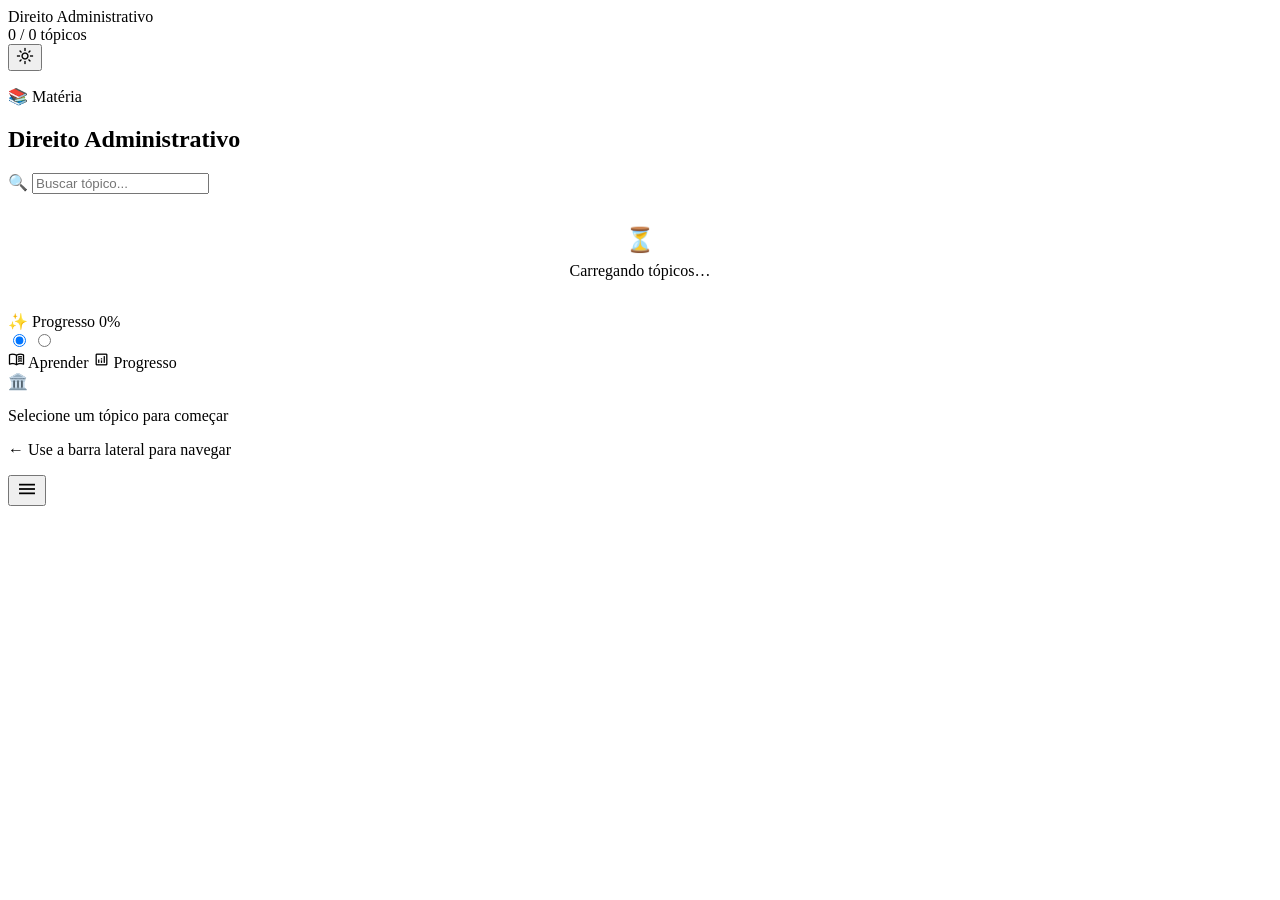
==== DIREITO_ADMINISTRATIVO/index.html @ 8137b838 "Create index.html" ====
<!DOCTYPE html>
<html lang="pt-BR" data-theme="dark">
<head>
  <meta charset="UTF-8" />
  <meta name="viewport" content="width=device-width, initial-scale=1.0, maximum-scale=5.0" />
  <meta name="theme-color" content="#07090f" />
  <title>MV Estudos — Direito Administrativo</title>

  <!-- Ícones -->
  <link href="https://fonts.googleapis.com/css2?family=Material+Symbols+Outlined:opsz,wght,FILL,GRAD@20..48,100..700,0..1,-50..200&display=block" rel="stylesheet" />

  <!-- CSS Responsivo por dispositivo -->
  <link rel="stylesheet" href="./shared/css/desktop.css" media="screen and (min-width: 1025px)" />
  <link rel="stylesheet" href="./shared/css/tablet.css" media="screen and (min-width: 768px) and (max-width: 1024px)" />
  <link rel="stylesheet" href="./shared/css/mobile.css" media="screen and (max-width: 767px)" />

  <style>
    /* Cor de destaque personalizada por matéria */
    :root { --acc: #22c878; --acc-lt: #4ee896; --acc-glow: rgba(34,200,120,0.16); --acc-border: rgba(34,200,120,0.32); }
  </style>
</head>
<body>

    <div class="topbar-center">
      <span class="topbar-subject-name">Direito Administrativo</span>
    </div>

    <div class="topbar-right">
      <div class="progress-chip" id="top-prog">
        <span class="chip-dot"></span>
        <span class="chip-text">0 / 0 tópicos</span>
      </div>
      <button class="btn-icon" id="btn-theme" title="Alternar tema (T)" aria-label="Alternar tema">
        <span class="material-symbols-outlined" style="font-size:18px">light_mode</span>
      </button>
    </div>
  </header>

  <!-- ══ WORKSPACE ══════════════════════════════════════ -->
  <div class="workspace">

    <!-- SIDEBAR -->
    <aside class="sidebar" id="sidebar" aria-label="Lista de tópicos">

      <div class="sidebar-head">
        <p class="sidebar-head-label">📚 Matéria</p>
        <h2 class="sidebar-head-title">Direito Administrativo</h2>
      </div>

      <div class="sidebar-search-wrap">
        <div class="search-box">
          <span class="search-icon">🔍</span>
          <input
            id="search-input"
            type="search"
            placeholder="Buscar tópico..."
            autocomplete="off"
            aria-label="Buscar tópico"
          />
        </div>
      </div>

      <!-- Topics container -->
      <div class="sidebar-topics" id="sidebar-list" role="list" aria-label="Tópicos">
        <div class="no-results" style="padding:2rem 1rem;text-align:center;color:var(--txt3)">
          <span style="font-size:1.5rem;display:block;margin-bottom:.5rem">⏳</span>
          Carregando tópicos…
        </div>
      </div>

      <div class="sidebar-footer">
        <div class="prog-row">
          <span class="prog-label">✨ Progresso</span>
          <span class="prog-pct" id="prog-pct">0%</span>
        </div>
        <div class="prog-track">
          <div class="prog-fill" id="sidebar-prog-fill" style="width:0%"></div>
        </div>
      </div>

    </aside>

    <!-- MAIN -->
    <main class="main" id="main-content">

      <input type="radio" name="main-tab" id="tab-aprender" class="tab-input" checked />
      <input type="radio" name="main-tab" id="tab-progresso" class="tab-input" />

      <nav class="tabbar" role="tablist">
        <label for="tab-aprender" class="tab-label" role="tab">
          <span class="material-symbols-outlined" style="font-size:17px">menu_book</span>
          Aprender
        </label>
        <label for="tab-progresso" class="tab-label" role="tab">
          <span class="material-symbols-outlined" style="font-size:17px">analytics</span>
          Progresso
        </label>
      </nav>

      <div class="view-area" id="view-area" role="tabpanel">
        <div class="empty-state">
          <div class="empty-icon">🏛️</div>
          <p class="empty-title">Selecione um tópico para começar</p>
          <p class="empty-hint">← Use a barra lateral para navegar</p>
        </div>
      </div>

    </main>
  </div>

  <!-- Botão scroll -->
  <button class="scroll-btn" id="scroll-btn" style="display:none" aria-label="Rolar para baixo">
    <span class="material-symbols-outlined" style="font-size:18px">keyboard_arrow_down</span>
  </button>

  <!-- Mobile toggle -->
  <button class="mobile-toggle" id="mobile-toggle" aria-label="Abrir menu">
    <span class="material-symbols-outlined" style="font-size:22px">menu</span>
  </button>

  <!-- Overlay mobile -->
  <div class="sidebar-overlay" id="sidebar-overlay" aria-hidden="true"></div>

  <!-- ══ SCRIPTS ══════════════════════════════════════════ -->
  <!-- 1. Dados da matéria -->
  <script src="data/data_direito-administrativo.js"></script>
  <!-- 2. App compartilhado -->
  <script src="./shared/js/app.js"></script>
</body>
</html>
---- DIREITO_ADMINISTRATIVO/shared/css/tablet.css ----
/* ══════════════════════════════════════════════════════════════
   MV ESTUDOS — TABLET (768px - 1024px)
   Layout adaptado para tablets
══════════════════════════════════════════════════════════════ */

/* ── TOKENS ── */
:root {
  --bg0:    #07090f;
  --bg1:    #0c0f1a;
  --bg2:    #111520;
  --bg3:    #161b28;
  --bg4:    #1d2335;
  --bghov:  #222840;

  --txt:    #e4e8f0;
  --txt2:   #8f9ab5;
  --txt3:   #5a6480;

  --acc:    #4f7ef8;
  --acc-lt: #7aa0ff;
  --acc-glow: rgba(79,126,248,0.18);
  --acc-border: rgba(79,126,248,0.35);

  --green:  #22c878;
  --gold:   #f5b731;
  --rose:   #f4546a;
  --purple: #9b6dff;
  --teal:   #1ec8b0;

  --border: rgba(255,255,255,0.06);
  --border2: rgba(255,255,255,0.1);

  --r-xs: 6px;
  --r-sm: 10px;
  --r-md: 14px;
  --r-lg: 18px;
  --r-xl: 24px;

  --topbar-h: 56px;
  --subbar-h: 52px;
  --sidebar-w: 280px;

  --sh-sm: 0 2px 8px rgba(0,0,0,.45);
  --sh-md: 0 6px 20px rgba(0,0,0,.55);
  --sh-lg: 0 12px 40px rgba(0,0,0,.65);
  --sh-glow: 0 0 28px rgba(79,126,248,0.2);

  --ease: cubic-bezier(.16,1,.3,1);
  --spring: cubic-bezier(.34,1.56,.64,1);
  --t-fast: .14s var(--ease);
  --t-med:  .28s var(--ease);
  --t-slow: .45s var(--ease);

  --font: 'DM Sans', system-ui, sans-serif;
  --font-mono: 'DM Mono', 'Fira Code', monospace;
  --font-display: 'Playfair Display', Georgia, serif;
}

[data-theme="light"] {
  --bg0:    #f0f2f8;
  --bg1:    #f8f9fc;
  --bg2:    #ffffff;
  --bg3:    #eef0f6;
  --bg4:    #e5e8f2;
  --bghov:  #dde1ee;
  --txt:    #1a1f30;
  --txt2:   #4a5275;
  --txt3:   #8891b2;
  --border: rgba(0,0,0,0.06);
  --border2: rgba(0,0,0,0.10);
  --sh-sm: 0 2px 8px rgba(0,0,0,.08);
  --sh-md: 0 6px 20px rgba(0,0,0,.10);
}

/* ── RESET ── */
*,*::before,*::after { box-sizing:border-box; margin:0; padding:0; }
html { scroll-behavior:smooth; }
body {
  font-family: var(--font);
  background: var(--bg0);
  color: var(--txt);
  line-height: 1.65;
  -webkit-font-smoothing: antialiased;
  min-height: 100dvh;
  overflow: hidden;
}

/* ── TOPBAR ── */
.topbar {
  position: fixed; top:0; left:0; right:0; z-index:100;
  height: var(--topbar-h);
  background: rgba(7,9,15,.88);
  backdrop-filter: blur(20px);
  border-bottom: 1px solid var(--border);
  display: flex; align-items: center;
  padding: 0 1rem;
  gap: .75rem;
}

.topbar-logo {
  display: flex; align-items: center; gap: .5rem;
  text-decoration: none;
}
.logo-icon {
  width: 32px; height: 32px;
  background: linear-gradient(135deg, var(--acc), var(--purple));
  border-radius: var(--r-sm);
  display: flex; align-items: center; justify-content: center;
  font-size: .9rem;
  box-shadow: var(--sh-glow);
  flex-shrink: 0;
}
.logo-text {
  font-family: var(--font-display);
  font-size: 1rem;
  color: var(--txt);
  letter-spacing: .02em;
}
.logo-text em { font-style: normal; color: var(--acc-lt); }

.topbar-center {
  flex: 1;
  display: flex; align-items: center; justify-content: center;
}
.topbar-subject-name { display: none; }

.topbar-right {
  display: flex; align-items: center; gap: .5rem;
  margin-left: auto;
}

.progress-chip {
  display: flex; align-items: center; gap: .35rem;
  background: var(--bg3);
  border: 1px solid var(--border);
  border-radius: var(--r-xl);
  padding: .25rem .7rem;
  font-size: .72rem;
  color: var(--txt2);
  font-weight: 500;
}
.progress-chip .chip-dot {
  width: 6px; height: 6px;
  border-radius: 50%;
  background: var(--green);
  box-shadow: 0 0 6px var(--green);
}

.btn-icon {
  width: 34px; height: 34px;
  border-radius: var(--r-sm);
  background: var(--bg3);
  border: 1px solid var(--border);
  color: var(--txt2);
  display: flex; align-items: center; justify-content: center;
  cursor: pointer;
  font-size: 1rem;
  transition: var(--t-fast);
}
.btn-icon:hover { background: var(--bghov); color: var(--txt); }

/* ── SUBJECT NAV BAR ── */
.subject-bar {
  position: fixed;
  top: var(--topbar-h); left: 0; right: 0; z-index: 90;
  height: var(--subbar-h);
  background: rgba(11,14,26,.9);
  backdrop-filter: blur(16px);
  border-bottom: 1px solid var(--border);
  display: flex; align-items: center;
  padding: 0 .75rem;
  gap: .35rem;
  overflow-x: auto;
  scrollbar-width: none;
}
.subject-bar::-webkit-scrollbar { display: none; }

.subject-tab {
  display: flex; align-items: center; gap: .4rem;
  padding: .4rem .75rem;
  border-radius: var(--r-sm);
  border: 1px solid transparent;
  background: transparent;
  color: var(--txt3);
  font-family: var(--font);
  font-size: .78rem;
  font-weight: 500;
  cursor: pointer;
  white-space: nowrap;
  transition: var(--t-fast);
  text-decoration: none;
}
.subject-tab:hover {
  background: var(--bg3);
  color: var(--txt2);
  border-color: var(--border);
}
.subject-tab.active {
  background: var(--acc-glow);
  border-color: var(--acc-border);
  color: var(--acc-lt);
}
.subject-tab .tab-icon { font-size: .9rem; }
.subject-tab span:not(.tab-icon) { display: none; }

/* ── WORKSPACE LAYOUT ── */
.workspace {
  display: flex;
  padding-top: calc(var(--topbar-h) + var(--subbar-h));
  height: 100dvh;
  overflow: hidden;
}

/* ── SIDEBAR (MENU LATERAL DESLIZANTE) ── */
.sidebar {
  position: fixed;
  top: calc(var(--topbar-h) + var(--subbar-h));
  left: 0;
  bottom: 0;
  width: var(--sidebar-w);
  z-index: 150;
  transform: translateX(-100%);
  transition: transform .3s var(--ease);
  box-shadow: var(--sh-lg);
  background: var(--bg1);
  border-right: 1px solid var(--border);
  display: flex;
  flex-direction: column;
}

.sidebar.open { transform: translateX(0); }

.sidebar-head {
  padding: 1rem 1rem .75rem;
  border-bottom: 1px solid var(--border);
  flex-shrink: 0;
}
.sidebar-head-label {
  font-size: .68rem;
  font-weight: 600;
  letter-spacing: .08em;
  text-transform: uppercase;
  color: var(--txt3);
  margin-bottom: .3rem;
}
.sidebar-head-title {
  font-size: .95rem;
  font-weight: 600;
  color: var(--txt);
}

/* ── SEARCH ── */
.sidebar-search-wrap {
  padding: .65rem .9rem;
  border-bottom: 1px solid var(--border);
  flex-shrink: 0;
}
.search-box {
  display: flex; align-items: center; gap: .5rem;
  background: var(--bg2);
  border: 1px solid var(--border);
  border-radius: var(--r-sm);
  padding: .45rem .65rem;
  transition: var(--t-fast);
}
.search-box:focus-within {
  border-color: var(--acc-border);
  box-shadow: 0 0 0 3px var(--acc-glow);
}
.search-box input {
  flex: 1;
  background: none;
  border: none;
  outline: none;
  color: var(--txt);
  font-family: var(--font);
  font-size: .82rem;
}
.search-box input::placeholder { color: var(--txt3); }
.search-icon { color: var(--txt3); font-size: .85rem; flex-shrink: 0; }

/* ── TOPICS LIST ── */
.sidebar-topics {
  flex: 1;
  overflow-y: auto;
  padding: .65rem .7rem .65rem .6rem;
  scrollbar-width: thin;
  scrollbar-color: var(--bg4) transparent;
}
.sidebar-topics::-webkit-scrollbar { width: 4px; }
.sidebar-topics::-webkit-scrollbar-thumb { background: var(--bg4); border-radius: 4px; }

.topics-list {
  display: flex;
  flex-direction: column;
  gap: .35rem;
  padding-left: .4rem;
}

.topic-btn {
  display: flex;
  align-items: center;
  gap: .6rem;
  padding: .65rem .8rem .65rem .75rem;
  color: var(--txt3);
  background: transparent;
  border: 1px solid transparent;
  border-radius: var(--r-sm);
  font-size: .8rem;
  font-weight: 450;
  line-height: 1.4;
  transition: all var(--t-fast);
  position: relative;
  z-index: 1;
  user-select: none;
  word-break: break-word;
  cursor: pointer;
  text-align: left;
  width: 100%;
}
.topic-btn:hover {
  color: var(--txt2);
  background: var(--bg3);
}
.topic-btn.active {
  color: var(--acc-lt);
  font-weight: 500;
  background: rgba(79,126,248,0.12);
  border-color: rgba(79,126,248,0.25);
}
.topic-btn .topic-icon { font-size: .95rem; flex-shrink: 0; }
.topic-btn .topic-lbl { flex: 1; }
.topic-btn .topic-check {
  margin-left: auto;
  flex-shrink: 0;
  width: 16px;
  height: 16px;
  border-radius: 50%;
  border: 1.5px solid var(--txt3);
  display: flex;
  align-items: center;
  justify-content: center;
  font-size: .6rem;
  transition: var(--t-fast);
}
.topic-btn.is-done .topic-check {
  background: var(--green);
  border-color: var(--green);
  color: #fff;
}
.topic-btn .active-indicator {
  position: absolute;
  left: 0;
  top: 50%;
  transform: translateY(-50%);
  width: 3px;
  height: 60%;
  background: var(--acc);
  border-radius: 2px;
}

/* ── PROGRESS FOOTER ── */
.sidebar-footer {
  padding: .75rem 1rem;
  border-top: 1px solid var(--border);
  flex-shrink: 0;
}
.prog-row {
  display: flex; align-items: center; justify-content: space-between;
  margin-bottom: .4rem;
}
.prog-label { font-size: .72rem; color: var(--txt3); font-weight: 500; }
.prog-pct { font-size: .75rem; color: var(--acc-lt); font-weight: 600; font-family: var(--font-mono); }
.prog-track {
  height: 3px;
  background: var(--bg4);
  border-radius: 99px;
  overflow: hidden;
}
.prog-fill {
  height: 100%;
  background: linear-gradient(90deg, var(--acc), var(--acc-lt));
  border-radius: 99px;
  transition: width .5s var(--ease);
}

/* ── OVERLAY ── */
.sidebar-overlay {
  display: block;
  position: fixed;
  inset: 0;
  background: rgba(0,0,0,.5);
  backdrop-filter: blur(3px);
  z-index: 140;
  opacity: 0;
  pointer-events: none;
  transition: opacity .3s var(--ease);
}
.sidebar-overlay.active {
  opacity: 1;
  pointer-events: all;
}

/* ── MOBILE TOGGLE ── */
.mobile-toggle {
  display: flex;
  align-items: center;
  justify-content: center;

  width: 50px;
  height: 50px;

  position: fixed;
  top: 5rem;
  /* 🔥 ajusta aqui até ficar perfeito */
  left: 0.8rem;
  transform: translateY(-50%);

  border-radius: 10px;
  background: var(--acc);
  border: none;
  color: #fff;
  font-size: 1.2rem;
  cursor: pointer;

  box-shadow: var(--sh-md);
  z-index: 200;

  transition: var(--t-fast);
}

.mobile-toggle:hover {
  transform: translateY(-50%) scale(1.05);
}

/* ── MAIN AREA ── */
.main {
  flex: 1;
  display: flex;
  flex-direction: column;
  overflow: hidden;
  background: var(--bg0);
}

/* ── TAB BAR ── */
.tab-input { position: absolute; opacity: 0; pointer-events: none; }
.tabbar {
  display: flex;
  border-bottom: 1px solid var(--border);
  background: var(--bg1);
  padding: 0 1rem;
  gap: .2rem;
  flex-shrink: 0;
}
.tab-label {
  display: flex; align-items: center; gap: .4rem;
  padding: .8rem .75rem .7rem;
  font-size: .78rem;
  font-weight: 500;
  color: var(--txt3);
  cursor: pointer;
  border-bottom: 2px solid transparent;
  margin-bottom: -1px;
  transition: var(--t-fast);
}
.tab-label:hover { color: var(--txt2); }

#tab-aprender:checked ~ .tabbar .tab-label[for="tab-aprender"],
#tab-progresso:checked ~ .tabbar .tab-label[for="tab-progresso"] {
  color: var(--acc-lt);
  border-bottom-color: var(--acc);
}

/* ── VIEW AREA ── */
.view-area {
  flex: 1;
  overflow-y: auto;
  scroll-behavior: smooth;
  scrollbar-width: thin;
  scrollbar-color: var(--bg4) transparent;
}
.view-area::-webkit-scrollbar { width: 5px; }
.view-area::-webkit-scrollbar-thumb { background: var(--bg4); border-radius: 4px; }

/* ── EMPTY STATE ── */
.empty-state {
  display: flex;
  flex-direction: column;
  align-items: center;
  justify-content: center;
  height: 100%;
  min-height: 60vh;
  gap: .8rem;
  padding: 1.5rem;
  text-align: center;
}
.empty-state .empty-icon { font-size: 3rem; opacity: .25; }
.empty-state .empty-title {
  font-size: 1rem;
  color: var(--txt2);
  font-weight: 500;
}
.empty-state .empty-hint { font-size: .78rem; color: var(--txt3); }

/* ── CONTENT SECTION ── */
.notion-section {
  padding: 1.25rem 1.5rem 2.5rem;
  max-width: 100%;
  width: 100%;
  animation: slideUp .3s var(--ease) both;
}

@keyframes slideUp {
  from { opacity:0; transform: translateY(16px); }
  to   { opacity:1; transform: translateY(0); }
}

/* ── NOTION CONTENT ── */
.notion-header {
  margin-bottom: 1.5rem;
  padding-bottom: 1.25rem;
  border-bottom: 1px solid var(--border);
}
.notion-icon { font-size: 2.4rem; margin-bottom: .5rem; }
.notion-title {
  font-family: var(--font-display);
  font-size: 1.4rem;
  font-weight: 500;
  color: var(--txt);
  line-height: 1.3;
  margin-bottom: .6rem;
}
.notion-meta { display: flex; flex-wrap: wrap; gap: .35rem; }
.meta-tag {
  font-size: .68rem;
  padding: .2rem .55rem;
  border-radius: var(--r-xl);
  font-weight: 500;
  letter-spacing: .03em;
}
.tag-b { background: rgba(79,126,248,.15); color: #7aa0ff; border: 1px solid rgba(79,126,248,.25); }
.tag-g { background: rgba(34,200,120,.12); color: #4ee896; border: 1px solid rgba(34,200,120,.2); }
.tag-r { background: rgba(244,84,106,.12); color: #ff8096; border: 1px solid rgba(244,84,106,.2); }
.tag-y { background: rgba(245,183,49,.12); color: #ffd166; border: 1px solid rgba(245,183,49,.2); }

/* ── ORGANIZED CARD LAYOUT ── */
.lex-block { display: flex; flex-direction: column; gap: 1.25rem; }

/* Tablet: cards em 2 colunas */
.lex-cols {
  display: grid;
  grid-template-columns: repeat(2, 1fr);
  gap: 1.25rem;
}

/* Esconder elementos de menu lateral */
.lex-cols-toggle,
.lex-cols-overlay { display: none !important; }

/* Container de seção */
.lex-section-container {
  background: rgba(10, 14, 28, 0.6);
  border: 1px solid rgba(79, 126, 248, 0.15);
  border-radius: 18px;
  padding: 1.25rem;
  display: flex;
  flex-direction: column;
  gap: .5rem;
}

/* Título da seção */
.lex-section-title {
  background: rgba(20, 30, 60, 0.8);
  border: 1px solid rgba(79, 126, 248, 0.25);
  border-radius: 12px;
  padding: 1rem 1.1rem;
  font-size: .95rem;
  font-weight: 500;
  color: var(--acc-lt);
  line-height: 1.4;
  margin-bottom: .3rem;
}

/* Itens expansíveis */
.lex-expandable-item {
  display: flex;
  align-items: flex-start;
  gap: .45rem;
  background: rgba(15, 22, 42, 0.7);
  border: 1px solid rgba(255, 255, 255, 0.06);
  border-radius: 10px;
  padding: .75rem .9rem;
  font-size: .85rem;
  color: var(--txt);
  line-height: 1.5;
  cursor: pointer;
  transition: all .2s ease;
}
.lex-expandable-item:hover {
  background: rgba(25, 35, 65, 0.8);
  border-color: rgba(79, 126, 248, 0.2);
}
.lex-expandable-item::before {
  content: '▶';
  color: var(--acc-lt);
  font-size: .6rem;
  flex-shrink: 0;
  margin-top: .3rem;
  opacity: 0.8;
}
.lex-expandable-item strong { color: var(--txt); font-weight: 600; }

/* Resumo/Callout */
.lex-summary {
  display: flex;
  align-items: flex-start;
  gap: .8rem;
  background: rgba(15, 22, 42, 0.6);
  border: 1px solid rgba(255, 255, 255, 0.08);
  border-left: 3px solid var(--acc);
  border-radius: 12px;
  padding: 1rem 1.25rem;
  margin-top: .2rem;
}
.lex-summary-icon { font-size: 1.1rem; flex-shrink: 0; margin-top: .1rem; }
.lex-summary-content { font-size: .85rem; color: var(--txt2); line-height: 1.6; }
.lex-summary-content strong { color: var(--txt); font-weight: 600; }

/* ── CALLOUT STYLES ── */
.callout {
  display: flex;
  align-items: flex-start;
  gap: .7rem;
  border-radius: 11px;
  padding: .95rem 1.15rem;
  margin: .7rem 0;
  font-size: .85rem;
  line-height: 1.6;
}

.callout-icon {
  font-size: 1.05rem;
  flex-shrink: 0;
  margin-top: .12rem;
}

/* Callout padrão (blue) */
.callout:not(.callout-gold):not(.callout-green):not(.callout-rose) {
  background: rgba(59, 130, 246, 0.12);
  border: 1px solid rgba(59, 130, 246, 0.25);
  border-left: 3px solid #3b82f6;
  color: #60a5fa;
}

.callout:not(.callout-gold):not(.callout-green):not(.callout-rose) .callout-icon {
  color: #3b82f6;
}

.callout-gold {
  background: rgba(245, 158, 11, 0.12);
  border: 1px solid rgba(245, 158, 11, 0.25);
  border-left: 3px solid #f59e0b;
  color: #fbbf24;
}

.callout-gold .callout-icon {
  color: #f59e0b;
}

.callout-green {
  background: rgba(34, 197, 94, 0.12);
  border: 1px solid rgba(34, 197, 94, 0.25);
  border-left: 3px solid #22c55e;
  color: #4ade80;
}

.callout-green .callout-icon {
  color: #22c55e;
}

.callout-rose {
  background: rgba(244, 63, 94, 0.12);
  border: 1px solid rgba(244, 63, 94, 0.25);
  border-left: 3px solid #f43f5e;
  color: #fb7185;
}

.callout-rose .callout-icon {
  color: #f43f5e;
}

/* ── PURPLE CARDS FOR EXPLANATIONS AND EXAMPLES ── */
.lex-expandable-item-purple {
  background: rgba(139, 92, 246, 0.12) !important;
  border: 1px solid rgba(139, 92, 246, 0.25) !important;
  border-left: 3px solid #8b5cf6 !important;
  color: #a78bfa !important;
}

.lex-expandable-item-purple:hover {
  background: rgba(139, 92, 246, 0.18) !important;
  border-color: rgba(139, 92, 246, 0.35) !important;
}

.lex-expandable-item-purple::before {
  content: '▶';
  color: #8b5cf6 !important;
  font-size: .65rem;
  flex-shrink: 0;
  margin-top: .35rem;
  opacity: 0.8;
}

.lex-expandable-item-purple strong {
  color: #c4b5fd !important;
  font-weight: 600;
}

/* ── PROGRESS TOGGLE BUTTON ── */
.progress-btn {
  display: inline-flex; align-items: center; gap: .5rem;
  padding: .6rem 1.1rem;
  border-radius: var(--r-sm);
  font-family: var(--font);
  font-size: .8rem;
  font-weight: 500;
  cursor: pointer;
  transition: var(--t-fast);
  border: 1.5px solid var(--border2);
  background: var(--bg2);
  color: var(--txt2);
  margin-bottom: 1.5rem;
}
.progress-btn:hover { background: var(--bghov); color: var(--txt); }
.progress-btn.done {
  background: rgba(34,200,120,.12);
  border-color: rgba(34,200,120,.3);
  color: var(--green);
}

/* ── PROGRESS VIEW ── */
.progress-view {
  padding: 1.25rem 1.5rem;
  max-width: 100%;
  width: 100%;
}
.progress-view h2 {
  font-family: var(--font-display);
  font-size: 1.25rem;
  font-weight: 500;
  color: var(--txt);
  margin-bottom: 1.25rem;
}
.stats-row {
  display: flex; gap: .75rem;
  margin-bottom: 1.25rem;
  flex-wrap: wrap;
}
.stat-card {
  flex: 1; min-width: 100px;
  background: var(--bg2);
  border: 1px solid var(--border);
  border-radius: var(--r-md);
  padding: .85rem 1rem;
  text-align: center;
}
.stat-num {
  font-family: var(--font-mono);
  font-size: 1.6rem;
  font-weight: 500;
  color: var(--acc-lt);
  display: block;
}
.stat-lbl { font-size: .72rem; color: var(--txt3); }

.prog-large-track {
  height: 5px;
  background: var(--bg3);
  border-radius: 99px;
  margin-bottom: 1.5rem;
  overflow: hidden;
}
.prog-large-fill {
  height: 100%;
  background: linear-gradient(90deg, var(--acc), var(--teal));
  border-radius: 99px;
  transition: width .6s var(--ease);
}

.topics-grid {
  display: grid;
  grid-template-columns: repeat(auto-fill, minmax(200px, 1fr));
  gap: .65rem;
}
.topic-card-pg {
  background: var(--bg2);
  border: 1px solid var(--border);
  border-radius: var(--r-md);
  padding: .85rem 1rem;
  cursor: pointer;
  transition: var(--t-fast);
  display: flex; align-items: flex-start; gap: .65rem;
}
.topic-card-pg:hover { background: var(--bg3); border-color: var(--border2); transform: translateY(-2px); }
.topic-card-pg.done { border-color: rgba(34,200,120,.25); background: rgba(34,200,120,.05); }
.topic-card-pg .tc-icon { font-size: 1.3rem; flex-shrink: 0; margin-top: .1rem; }
.topic-card-pg .tc-name { font-size: .8rem; color: var(--txt2); line-height: 1.4; margin-bottom: .25rem; }
.topic-card-pg .tc-status { font-size: .7rem; color: var(--txt3); }
.topic-card-pg.done .tc-status { color: var(--green); }

/* ── SCROLL TO BOTTOM ── */
.scroll-btn {
  position: fixed;
  bottom: 1.5rem; right: 1.5rem; z-index: 80;
  width: 38px; height: 38px;
  border-radius: 50%;
  background: var(--bg3);
  border: 1px solid var(--border2);
  color: var(--txt2);
  font-size: 1rem;
  cursor: pointer;
  display: flex; align-items: center; justify-content: center;
  box-shadow: var(--sh-md);
  transition: var(--t-fast);
}
.scroll-btn:hover { background: var(--bghov); color: var(--txt); }

/* ── UTILS ── */
.fade-in { animation: fadeIn .3s var(--ease) both; }
@keyframes fadeIn { from { opacity:0; } to { opacity:1; } }

.no-results {
  padding: 2rem 1rem;
  text-align: center;
  color: var(--txt3);
  font-size: .82rem;
}

/* ── MATERIAL SYMBOLS ── */
.material-symbols-outlined {
  font-family: 'Material Symbols Outlined';
  font-weight: 200;
  font-style: normal;
  font-size: 20px;
  line-height: 1;
  letter-spacing: normal;
  text-transform: none;
  display: inline-block;
  white-space: nowrap;
  direction: ltr;
  vertical-align: middle;
  -webkit-font-smoothing: antialiased;
  font-variation-settings: 'FILL' 0, 'wght' 200, 'GRAD' -25, 'opsz' 24;
}

    img,
    video,
    iframe {
      max-width: 100% !important;
      height: auto;
    }
  
    ul,
    ol {
      list-style: none;
    }
  
    img {
      display: block;
      max-width: 100%;
      height: auto;
    }
---- DIREITO_ADMINISTRATIVO/shared/css/mobile.css ----
/* ══════════════════════════════════════════════════════════════
   MV ESTUDOS — MOBILE (< 768px)
   Layout otimizado para smartphones
══════════════════════════════════════════════════════════════ */

/* ── TOKENS ── */
:root {
  --bg0:    #07090f;
  --bg1:    #0c0f1a;
  --bg2:    #111520;
  --bg3:    #161b28;
  --bg4:    #1d2335;
  --bghov:  #222840;

  --txt:    #e4e8f0;
  --txt2:   #8f9ab5;
  --txt3:   #5a6480;

  --acc:    #4f7ef8;
  --acc-lt: #7aa0ff;
  --acc-glow: rgba(79,126,248,0.18);
  --acc-border: rgba(79,126,248,0.35);

  --green:  #22c878;
  --gold:   #f5b731;
  --rose:   #f4546a;
  --purple: #9b6dff;
  --teal:   #1ec8b0;

  --border: rgba(255,255,255,0.06);
  --border2: rgba(255,255,255,0.1);

  --r-xs: 6px;
  --r-sm: 10px;
  --r-md: 14px;
  --r-lg: 18px;
  --r-xl: 24px;

  --topbar-h: 52px;
  --subbar-h: 48px;
  --sidebar-w: 85vw;

  --sh-sm: 0 2px 8px rgba(0,0,0,.45);
  --sh-md: 0 6px 20px rgba(0,0,0,.55);
  --sh-lg: 0 12px 40px rgba(0,0,0,.65);
  --sh-glow: 0 0 28px rgba(79,126,248,0.2);

  --ease: cubic-bezier(.16,1,.3,1);
  --spring: cubic-bezier(.34,1.56,.64,1);
  --t-fast: .14s var(--ease);
  --t-med:  .28s var(--ease);
  --t-slow: .45s var(--ease);

  --font: 'DM Sans', system-ui, sans-serif;
  --font-mono: 'DM Mono', 'Fira Code', monospace;
  --font-display: 'Playfair Display', Georgia, serif;
}

[data-theme="light"] {
  --bg0:    #f0f2f8;
  --bg1:    #f8f9fc;
  --bg2:    #ffffff;
  --bg3:    #eef0f6;
  --bg4:    #e5e8f2;
  --bghov:  #dde1ee;
  --txt:    #1a1f30;
  --txt2:   #4a5275;
  --txt3:   #8891b2;
  --border: rgba(0,0,0,0.06);
  --border2: rgba(0,0,0,0.10);
  --sh-sm: 0 2px 8px rgba(0,0,0,.08);
  --sh-md: 0 6px 20px rgba(0,0,0,.10);
}

/* ── RESET ── */
*,*::before,*::after { box-sizing:border-box; margin:0; padding:0; }
html { scroll-behavior:smooth; }
body {
  font-family: var(--font);
  background: var(--bg0);
  color: var(--txt);
  line-height: 1.6;
  -webkit-font-smoothing: antialiased;
  min-height: 100dvh;
  overflow: hidden;
}

/* ── TOPBAR ── */
.topbar {
  position: fixed; top:0; left:0; right:0; z-index:100;
  height: var(--topbar-h);
  background: rgba(7,9,15,.92);
  backdrop-filter: blur(20px);
  border-bottom: 1px solid var(--border);
  display: flex; align-items: center;
  padding: 0 .75rem;
  gap: .5rem;
}

.topbar-logo {
  display: flex; align-items: center; gap: .4rem;
  text-decoration: none;
}
.logo-icon {
  width: 28px; height: 28px;
  background: linear-gradient(135deg, var(--acc), var(--purple));
  border-radius: var(--r-xs);
  display: flex; align-items: center; justify-content: center;
  font-size: .8rem;
  box-shadow: var(--sh-glow);
  flex-shrink: 0;
}
.logo-text { display: none; }

.topbar-center { display: none; }
.topbar-subject-name { display: none; }

.topbar-right {
  display: flex; align-items: center; gap: .4rem;
  margin-left: auto;
}

.progress-chip {
  display: flex; align-items: center; gap: .3rem;
  background: var(--bg3);
  border: 1px solid var(--border);
  border-radius: var(--r-xl);
  padding: .2rem .55rem;
  font-size: .68rem;
  color: var(--txt2);
  font-weight: 500;
}
.progress-chip .chip-dot {
  width: 5px; height: 5px;
  border-radius: 50%;
  background: var(--green);
  box-shadow: 0 0 4px var(--green);
}

.btn-icon {
  width: 32px; height: 32px;
  border-radius: var(--r-xs);
  background: var(--bg3);
  border: 1px solid var(--border);
  color: var(--txt2);
  display: flex; align-items: center; justify-content: center;
  cursor: pointer;
  font-size: .9rem;
  transition: var(--t-fast);
}
.btn-icon:hover { background: var(--bghov); color: var(--txt); }

/* ── SUBJECT NAV BAR ── */
.subject-bar {
  position: fixed;
  top: var(--topbar-h); left: 0; right: 0; z-index: 90;
  height: var(--subbar-h);
  background: rgba(11,14,26,.95);
  backdrop-filter: blur(16px);
  border-bottom: 1px solid var(--border);
  display: flex; align-items: center;
  padding: 0 .5rem;
  gap: .25rem;
  overflow-x: auto;
  scrollbar-width: none;
}
.subject-bar::-webkit-scrollbar { display: none; }

.subject-tab {
  display: flex; align-items: center;
  padding: .35rem .55rem;
  border-radius: var(--r-xs);
  border: 1px solid transparent;
  background: transparent;
  color: var(--txt3);
  font-family: var(--font);
  font-size: .7rem;
  font-weight: 500;
  cursor: pointer;
  white-space: nowrap;
  transition: var(--t-fast);
  text-decoration: none;
}
.subject-tab:hover {
  background: var(--bg3);
  color: var(--txt2);
  border-color: var(--border);
}
.subject-tab.active {
  background: var(--acc-glow);
  border-color: var(--acc-border);
  color: var(--acc-lt);
}
.subject-tab .tab-icon { font-size: .85rem; }
.subject-tab span:not(.tab-icon) { display: none; }

/* ── WORKSPACE LAYOUT ── */
.workspace {
  display: flex;
  padding-top: calc(var(--topbar-h) + var(--subbar-h));
  height: 100dvh;
  overflow: hidden;
}

/* ── SIDEBAR (MENU LATERAL FULLSCREEN) ── */
.sidebar {
  position: fixed;
  top: calc(var(--topbar-h) + var(--subbar-h));
  left: 0;
  bottom: 0;
  width: var(--sidebar-w);
  max-width: 320px;
  z-index: 150;
  transform: translateX(-100%);
  transition: transform .3s var(--ease);
  box-shadow: var(--sh-lg);
  background: var(--bg1);
  border-right: 1px solid var(--border);
  display: flex;
  flex-direction: column;
}

.sidebar.open { transform: translateX(0); }

.sidebar-head {
  padding: .85rem .9rem .65rem;
  border-bottom: 1px solid var(--border);
  flex-shrink: 0;
}
.sidebar-head-label {
  font-size: .65rem;
  font-weight: 600;
  letter-spacing: .08em;
  text-transform: uppercase;
  color: var(--txt3);
  margin-bottom: .25rem;
}
.sidebar-head-title {
  font-size: .9rem;
  font-weight: 600;
  color: var(--txt);
}

/* ── SEARCH ── */
.sidebar-search-wrap {
  padding: .55rem .75rem;
  border-bottom: 1px solid var(--border);
  flex-shrink: 0;
}
.search-box {
  display: flex; align-items: center; gap: .45rem;
  background: var(--bg2);
  border: 1px solid var(--border);
  border-radius: var(--r-xs);
  padding: .4rem .55rem;
  transition: var(--t-fast);
}
.search-box:focus-within {
  border-color: var(--acc-border);
  box-shadow: 0 0 0 2px var(--acc-glow);
}
.search-box input {
  flex: 1;
  background: none;
  border: none;
  outline: none;
  color: var(--txt);
  font-family: var(--font);
  font-size: .8rem;
}
.search-box input::placeholder { color: var(--txt3); }
.search-icon { color: var(--txt3); font-size: .8rem; flex-shrink: 0; }

/* ── TOPICS LIST ── */
.sidebar-topics {
  flex: 1;
  overflow-y: auto;
  padding: .55rem .6rem .55rem .5rem;
  scrollbar-width: thin;
  scrollbar-color: var(--bg4) transparent;
}
.sidebar-topics::-webkit-scrollbar { width: 3px; }
.sidebar-topics::-webkit-scrollbar-thumb { background: var(--bg4); border-radius: 3px; }

.topics-list {
  display: flex;
  flex-direction: column;
  gap: .3rem;
  padding-left: .35rem;
}

.topic-btn {
  display: flex;
  align-items: center;
  gap: .55rem;
  padding: .6rem .7rem .6rem .65rem;
  color: var(--txt3);
  background: transparent;
  border: 1px solid transparent;
  border-radius: var(--r-xs);
  font-size: .78rem;
  font-weight: 450;
  line-height: 1.35;
  transition: all var(--t-fast);
  position: relative;
  z-index: 1;
  user-select: none;
  word-break: break-word;
  cursor: pointer;
  text-align: left;
  width: 100%;
}
.topic-btn:hover {
  color: var(--txt2);
  background: var(--bg3);
}
.topic-btn.active {
  color: var(--acc-lt);
  font-weight: 500;
  background: rgba(79,126,248,0.12);
  border-color: rgba(79,126,248,0.25);
}
.topic-btn .topic-icon { font-size: .9rem; flex-shrink: 0; }
.topic-btn .topic-lbl { flex: 1; }
.topic-btn .topic-check {
  margin-left: auto;
  flex-shrink: 0;
  width: 15px;
  height: 15px;
  border-radius: 50%;
  border: 1.5px solid var(--txt3);
  display: flex;
  align-items: center;
  justify-content: center;
  font-size: .55rem;
  transition: var(--t-fast);
}
.topic-btn.is-done .topic-check {
  background: var(--green);
  border-color: var(--green);
  color: #fff;
}
.topic-btn .active-indicator {
  position: absolute;
  left: 0;
  top: 50%;
  transform: translateY(-50%);
  width: 2.5px;
  height: 55%;
  background: var(--acc);
  border-radius: 2px;
}

/* ── PROGRESS FOOTER ── */
.sidebar-footer {
  padding: .65rem .9rem;
  border-top: 1px solid var(--border);
  flex-shrink: 0;
}
.prog-row {
  display: flex; align-items: center; justify-content: space-between;
  margin-bottom: .35rem;
}
.prog-label { font-size: .68rem; color: var(--txt3); font-weight: 500; }
.prog-pct { font-size: .7rem; color: var(--acc-lt); font-weight: 600; font-family: var(--font-mono); }
.prog-track {
  height: 2.5px;
  background: var(--bg4);
  border-radius: 99px;
  overflow: hidden;
}
.prog-fill {
  height: 100%;
  background: linear-gradient(90deg, var(--acc), var(--acc-lt));
  border-radius: 99px;
  transition: width .5s var(--ease);
}

/* ── OVERLAY ── */
.sidebar-overlay {
  display: block;
  position: fixed;
  inset: 0;
  background: rgba(0,0,0,.6);
  backdrop-filter: blur(4px);
  z-index: 140;
  opacity: 0;
  pointer-events: none;
  transition: opacity .3s var(--ease);
}
.sidebar-overlay.active {
  opacity: 1;
  pointer-events: all;
}

/* ── MOBILE TOGGLE ── */
.mobile-toggle {
  display: flex;
  align-items: center;
  justify-content: center;

  width: 40px;
  height: 40px;

  position: fixed;
  top: 4.8rem;
  /* 🔥 ajusta aqui até ficar perfeito */
  left: 0.8rem;
  transform: translateY(-50%);

  border-radius: 10px;
  background: var(--acc);
  border: none;
  color: #fff;
  font-size: 1.2rem;
  cursor: pointer;

  box-shadow: var(--sh-md);
  z-index: 200;

  transition: var(--t-fast);
}

.mobile-toggle:hover {
  transform: translateY(-50%) scale(1.05);
}

/* ── MAIN AREA ── */
.main {
  flex: 1;
  display: flex;
  flex-direction: column;
  overflow: hidden;
  background: var(--bg0);
}

/* ── TAB BAR ── */
.tab-input { position: absolute; opacity: 0; pointer-events: none; }
.tabbar {
  display: flex;
  border-bottom: 1px solid var(--border);
  background: var(--bg1);
  padding: 0 .75rem;
  gap: .15rem;
  flex-shrink: 0;
}
.tab-label {
  display: flex; align-items: center; gap: .35rem;
  padding: .7rem .6rem .6rem;
  font-size: .75rem;
  font-weight: 500;
  color: var(--txt3);
  cursor: pointer;
  border-bottom: 2px solid transparent;
  margin-bottom: -1px;
  transition: var(--t-fast);
}
.tab-label:hover { color: var(--txt2); }

#tab-aprender:checked ~ .tabbar .tab-label[for="tab-aprender"],
#tab-progresso:checked ~ .tabbar .tab-label[for="tab-progresso"] {
  color: var(--acc-lt);
  border-bottom-color: var(--acc);
}

/* ── VIEW AREA ── */
.view-area {
  flex: 1;
  overflow-y: auto;
  scroll-behavior: smooth;
  scrollbar-width: thin;
  scrollbar-color: var(--bg4) transparent;
  -webkit-overflow-scrolling: touch;
}
.view-area::-webkit-scrollbar { width: 4px; }
.view-area::-webkit-scrollbar-thumb { background: var(--bg4); border-radius: 4px; }

/* ── EMPTY STATE ── */
.empty-state {
  display: flex;
  flex-direction: column;
  align-items: center;
  justify-content: center;
  height: 100%;
  min-height: 50vh;
  gap: .7rem;
  padding: 1.25rem;
  text-align: center;
}
.empty-state .empty-icon { font-size: 2.5rem; opacity: .25; }
.empty-state .empty-title {
  font-size: .95rem;
  color: var(--txt2);
  font-weight: 500;
}
.empty-state .empty-hint { font-size: .75rem; color: var(--txt3); }

/* ── CONTENT SECTION ── */
.notion-section {
  padding: 1rem 1rem 2rem;
  width: 100%;
  animation: slideUp .3s var(--ease) both;
}

@keyframes slideUp {
  from { opacity:0; transform: translateY(12px); }
  to   { opacity:1; transform: translateY(0); }
}

/* ── NOTION CONTENT ── */
.notion-header {
  margin-bottom: 1.25rem;
  padding-bottom: 1rem;
  border-bottom: 1px solid var(--border);
}
.notion-icon { font-size: 2rem; margin-bottom: .4rem; }
.notion-title {
  font-family: var(--font-display);
  font-size: 1.25rem;
  font-weight: 500;
  color: var(--txt);
  line-height: 1.3;
  margin-bottom: .5rem;
}
.notion-meta { display: flex; flex-wrap: wrap; gap: .3rem; }
.meta-tag {
  font-size: .65rem;
  padding: .15rem .5rem;
  border-radius: var(--r-xl);
  font-weight: 500;
  letter-spacing: .03em;
}
.tag-b { background: rgba(79,126,248,.15); color: #7aa0ff; border: 1px solid rgba(79,126,248,.25); }
.tag-g { background: rgba(34,200,120,.12); color: #4ee896; border: 1px solid rgba(34,200,120,.2); }
.tag-r { background: rgba(244,84,106,.12); color: #ff8096; border: 1px solid rgba(244,84,106,.2); }
.tag-y { background: rgba(245,183,49,.12); color: #ffd166; border: 1px solid rgba(245,183,49,.2); }

/* ── ORGANIZED CARD LAYOUT ── */
.lex-block { display: flex; flex-direction: column; gap: 1rem; }

/* Mobile: cards empilhados em 1 coluna */
.lex-cols {
  display: flex;
  flex-direction: column;
  gap: 1rem;
}

/* Esconder elementos de menu lateral */
.lex-cols-toggle,
.lex-cols-overlay { display: none !important; }

/* Container de seção */
.lex-section-container {
  background: rgba(10, 14, 28, 0.6);
  border: 1px solid rgba(79, 126, 248, 0.15);
  border-radius: 16px;
  padding: 1rem;
  display: flex;
  flex-direction: column;
  gap: .4rem;
}

/* Título da seção */
.lex-section-title {
  background: rgba(20, 30, 60, 0.8);
  border: 1px solid rgba(79, 126, 248, 0.25);
  border-radius: 10px;
  padding: .85rem 1rem;
  font-size: .9rem;
  font-weight: 500;
  color: var(--acc-lt);
  line-height: 1.4;
  margin-bottom: .25rem;
}

/* Itens expansíveis */
.lex-expandable-item {
  display: flex;
  align-items: flex-start;
  gap: .4rem;
  background: rgba(15, 22, 42, 0.7);
  border: 1px solid rgba(255, 255, 255, 0.06);
  border-radius: 8px;
  padding: .7rem .85rem;
  font-size: .82rem;
  color: var(--txt);
  line-height: 1.45;
  cursor: pointer;
  transition: all .2s ease;
}
.lex-expandable-item:hover {
  background: rgba(25, 35, 65, 0.8);
  border-color: rgba(79, 126, 248, 0.2);
}
.lex-expandable-item::before {
  content: '▶';
  color: var(--acc-lt);
  font-size: .55rem;
  flex-shrink: 0;
  margin-top: .25rem;
  opacity: 0.8;
}
.lex-expandable-item strong { color: var(--txt); font-weight: 600; }

/* Resumo/Callout */
.lex-summary {
  display: flex;
  align-items: flex-start;
  gap: .7rem;
  background: rgba(15, 22, 42, 0.6);
  border: 1px solid rgba(255, 255, 255, 0.08);
  border-left: 3px solid var(--acc);
  border-radius: 10px;
  padding: .9rem 1.1rem;
  margin-top: .15rem;
}
.lex-summary-icon { font-size: 1rem; flex-shrink: 0; margin-top: .05rem; }
.lex-summary-content { font-size: .82rem; color: var(--txt2); line-height: 1.55; }
.lex-summary-content strong { color: var(--txt); font-weight: 600; }

/* ── CALLOUT STYLES ── */
.callout {
  display: flex;
  align-items: flex-start;
  gap: .6rem;
  border-radius: 10px;
  padding: .85rem 1rem;
  margin: .6rem 0;
  font-size: .82rem;
  line-height: 1.55;
}

.callout-icon {
  font-size: 1rem;
  flex-shrink: 0;
  margin-top: .1rem;
}

/* Callout padrão (blue) */
.callout:not(.callout-gold):not(.callout-green):not(.callout-rose) {
  background: rgba(59, 130, 246, 0.12);
  border: 1px solid rgba(59, 130, 246, 0.25);
  border-left: 3px solid #3b82f6;
  color: #60a5fa;
}

.callout:not(.callout-gold):not(.callout-green):not(.callout-rose) .callout-icon {
  color: #3b82f6;
}

.callout-gold {
  background: rgba(245, 158, 11, 0.12);
  border: 1px solid rgba(245, 158, 11, 0.25);
  border-left: 3px solid #f59e0b;
  color: #fbbf24;
}

.callout-gold .callout-icon {
  color: #f59e0b;
}

.callout-green {
  background: rgba(34, 197, 94, 0.12);
  border: 1px solid rgba(34, 197, 94, 0.25);
  border-left: 3px solid #22c55e;
  color: #4ade80;
}

.callout-green .callout-icon {
  color: #22c55e;
}

.callout-rose {
  background: rgba(244, 63, 94, 0.12);
  border: 1px solid rgba(244, 63, 94, 0.25);
  border-left: 3px solid #f43f5e;
  color: #fb7185;
}

.callout-rose .callout-icon {
  color: #f43f5e;
}

/* ── PURPLE CARDS FOR EXPLANATIONS AND EXAMPLES ── */
.lex-expandable-item-purple {
  background: rgba(139, 92, 246, 0.12) !important;
  border: 1px solid rgba(139, 92, 246, 0.25) !important;
  border-left: 3px solid #8b5cf6 !important;
  color: #a78bfa !important;
}

.lex-expandable-item-purple:hover {
  background: rgba(139, 92, 246, 0.18) !important;
  border-color: rgba(139, 92, 246, 0.35) !important;
}

.lex-expandable-item-purple::before {
  content: '▶';
  color: #8b5cf6 !important;
  font-size: .65rem;
  flex-shrink: 0;
  margin-top: .35rem;
  opacity: 0.8;
}

.lex-expandable-item-purple strong {
  color: #c4b5fd !important;
  font-weight: 600;
}

/* ── PROGRESS TOGGLE BUTTON ── */
.progress-btn {
  display: inline-flex; align-items: center; gap: .45rem;
  padding: .55rem 1rem;
  border-radius: var(--r-xs);
  font-family: var(--font);
  font-size: .78rem;
  font-weight: 500;
  cursor: pointer;
  transition: var(--t-fast);
  border: 1.5px solid var(--border2);
  background: var(--bg2);
  color: var(--txt2);
  margin-bottom: 1.25rem;
}
.progress-btn:hover { background: var(--bghov); color: var(--txt); }
.progress-btn.done {
  background: rgba(34,200,120,.12);
  border-color: rgba(34,200,120,.3);
  color: var(--green);
}

/* ── PROGRESS VIEW ── */
.progress-view {
  padding: 1rem;
  width: 100%;
}
.progress-view h2 {
  font-family: var(--font-display);
  font-size: 1.15rem;
  font-weight: 500;
  color: var(--txt);
  margin-bottom: 1rem;
}
.stats-row {
  display: flex; gap: .5rem;
  margin-bottom: 1rem;
  flex-wrap: wrap;
}
.stat-card {
  flex: 1; min-width: 80px;
  background: var(--bg2);
  border: 1px solid var(--border);
  border-radius: var(--r-md);
  padding: .75rem .85rem;
  text-align: center;
}
.stat-num {
  font-family: var(--font-mono);
  font-size: 1.4rem;
  font-weight: 500;
  color: var(--acc-lt);
  display: block;
}
.stat-lbl { font-size: .68rem; color: var(--txt3); }

.prog-large-track {
  height: 4px;
  background: var(--bg3);
  border-radius: 99px;
  margin-bottom: 1.25rem;
  overflow: hidden;
}
.prog-large-fill {
  height: 100%;
  background: linear-gradient(90deg, var(--acc), var(--teal));
  border-radius: 99px;
  transition: width .6s var(--ease);
}

.topics-grid {
  display: grid;
  grid-template-columns: 1fr;
  gap: .5rem;
}
.topic-card-pg {
  background: var(--bg2);
  border: 1px solid var(--border);
  border-radius: var(--r-md);
  padding: .75rem .9rem;
  cursor: pointer;
  transition: var(--t-fast);
  display: flex; align-items: flex-start; gap: .6rem;
}
.topic-card-pg:hover { background: var(--bg3); border-color: var(--border2); }
.topic-card-pg.done { border-color: rgba(34,200,120,.25); background: rgba(34,200,120,.05); }
.topic-card-pg .tc-icon { font-size: 1.2rem; flex-shrink: 0; margin-top: .05rem; }
.topic-card-pg .tc-name { font-size: .78rem; color: var(--txt2); line-height: 1.4; margin-bottom: .2rem; }
.topic-card-pg .tc-status { font-size: .68rem; color: var(--txt3); }
.topic-card-pg.done .tc-status { color: var(--green); }

/* ── SCROLL TO BOTTOM ── */
.scroll-btn {
  position: fixed;
  bottom: calc(env(safe-area-inset-bottom) + 5rem);
  right: 1rem;
  z-index: 80;
  width: 36px;
  height: 36px;
  border-radius: 50%;
  background: var(--bg3);
  border: 1px solid var(--border2);
  color: var(--txt2);
  font-size: .9rem;
  cursor: pointer;
  display: flex;
  align-items: center;
  justify-content: center;
  box-shadow: var(--sh-md);
  transition: var(--t-fast);
}
.scroll-btn:hover { background: var(--bghov); color: var(--txt); }

/* ── UTILS ── */
.fade-in { animation: fadeIn .3s var(--ease) both; }
@keyframes fadeIn { from { opacity:0; } to { opacity:1; } }

.no-results {
  padding: 1.5rem 1rem;
  text-align: center;
  color: var(--txt3);
  font-size: .78rem;
}

/* ── MATERIAL SYMBOLS ── */
.material-symbols-outlined {
  font-family: 'Material Symbols Outlined';
  font-weight: 200;
  font-style: normal;
  font-size: 20px;
  line-height: 1;
  letter-spacing: normal;
  text-transform: none;
  display: inline-block;
  white-space: nowrap;
  direction: ltr;
  vertical-align: middle;
  -webkit-font-smoothing: antialiased;
  font-variation-settings: 'FILL' 0, 'wght' 200, 'GRAD' -25, 'opsz' 24;
}

    img,
    video,
    iframe {
      max-width: 100% !important;
      height: auto;
    }
  
    ul,
    ol {
      list-style: none;
    }
  
    img {
      display: block;
      max-width: 100%;
      height: auto;
    }
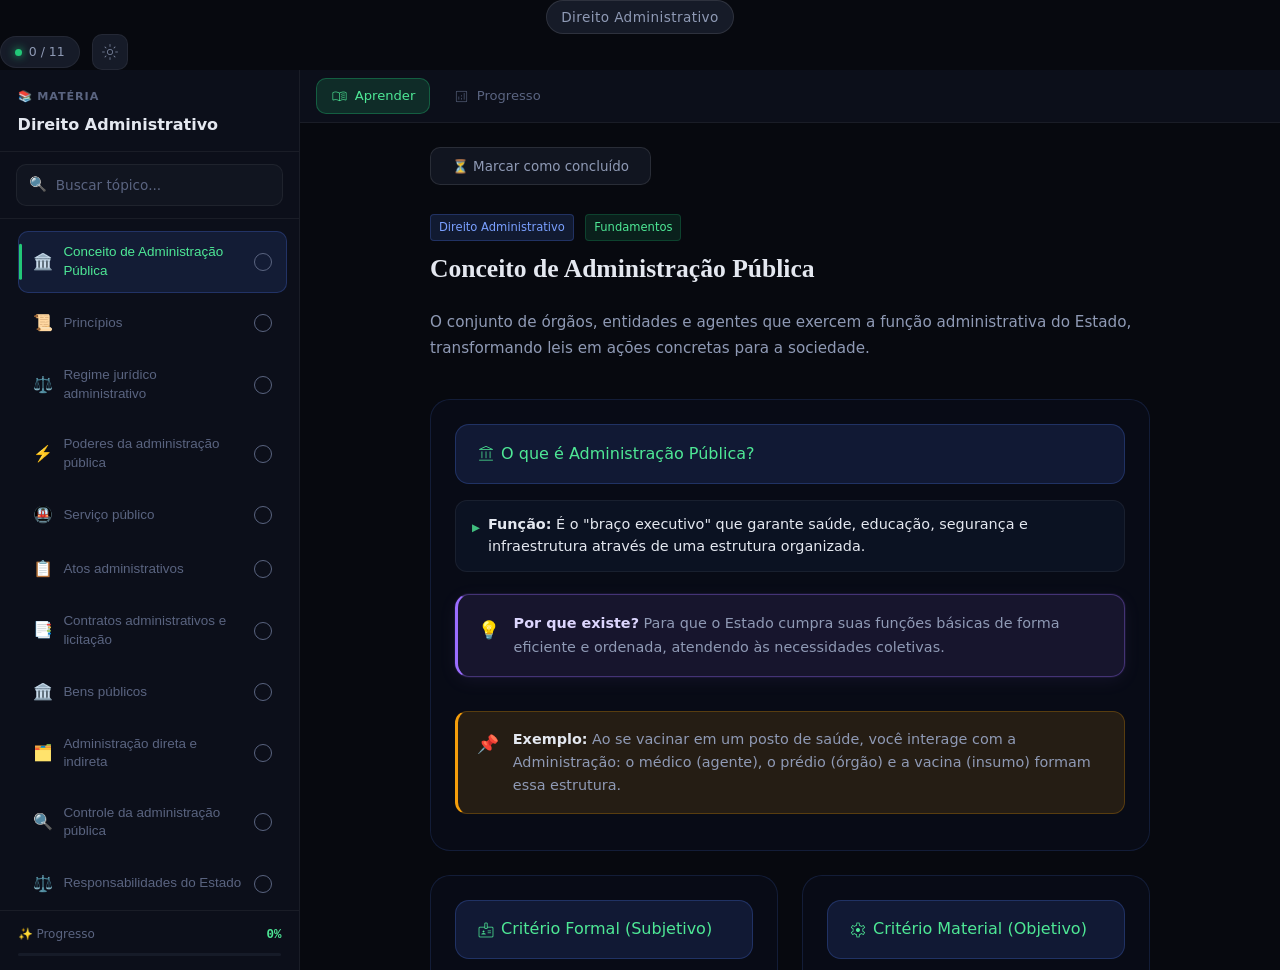
==== commit 0b4031be: "Add Font Awesome stylesheet to index.html" ====
--- a/DIREITO_ADMINISTRATIVO/index.html
+++ b/DIREITO_ADMINISTRATIVO/index.html
@@ -8,11 +8,10 @@
 
   <!-- Ícones -->
   <link href="https://fonts.googleapis.com/css2?family=Material+Symbols+Outlined:opsz,wght,FILL,GRAD@20..48,100..700,0..1,-50..200&display=block" rel="stylesheet" />
-
+  <link rel="stylesheet" href="https://cdnjs.cloudflare.com/ajax/libs/font-awesome/6.5.1/css/all.min.css">
+  
   <!-- CSS Responsivo por dispositivo -->
-  <link rel="stylesheet" href="./shared/css/desktop.css" media="screen and (min-width: 1025px)" />
-  <link rel="stylesheet" href="./shared/css/tablet.css" media="screen and (min-width: 768px) and (max-width: 1024px)" />
-  <link rel="stylesheet" href="./shared/css/mobile.css" media="screen and (max-width: 767px)" />
+  <link rel="stylesheet" href="./shared/css/styles.css"/>
 
   <style>
     /* Cor de destaque personalizada por matéria */
--- a/DIREITO_ADMINISTRATIVO/shared/css/styles.css
+++ b/DIREITO_ADMINISTRATIVO/shared/css/styles.css
@@ -0,0 +1,1123 @@
+/* ── BASE TOKENS (Desktop default) ── */
+:root {
+  --bg0:    #07090f;
+  --bg1:    #0c0f1a;
+  --bg2:    #111520;
+  --bg3:    #161b28;
+  --bg4:    #1d2335;
+  --bghov:  #222840;
+
+  --txt:    #e4e8f0;
+  --txt2:   #8f9ab5;
+  --txt3:   #5a6480;
+
+  --acc:    #4f7ef8;
+  --acc-lt: #7aa0ff;
+  --acc-glow: rgba(79,126,248,0.18);
+  --acc-border: rgba(79,126,248,0.35);
+
+  --green:  #22c878;
+  --gold:   #f5b731;
+  --rose:   #f4546a;
+  --purple: #9b6dff;
+  --teal:   #1ec8b0;
+
+  --border: rgba(255,255,255,0.06);
+  --border2: rgba(255,255,255,0.1);
+
+  --r-xs: 6px;
+  --r-sm: 10px;
+  --r-md: 14px;
+  --r-lg: 18px;
+  --r-xl: 24px;
+
+  --topbar-h: 62px;
+  --subbar-h: 58px;
+  --sidebar-w: 300px;
+
+  --sh-sm: 0 2px 8px rgba(0,0,0,.45);
+  --sh-md: 0 6px 20px rgba(0,0,0,.55);
+  --sh-lg: 0 12px 40px rgba(0,0,0,.65);
+  --sh-glow: 0 0 28px rgba(79,126,248,0.2);
+
+  --ease: cubic-bezier(.16,1,.3,1);
+  --spring: cubic-bezier(.34,1.56,.64,1);
+  --t-fast: .14s var(--ease);
+  --t-med:  .28s var(--ease);
+  --t-slow: .45s var(--ease);
+
+  --font: 'DM Sans', system-ui, sans-serif;
+  --font-mono: 'DM Mono', 'Fira Code', monospace;
+  --font-display: 'Playfair Display', Georgia, serif;
+}
+
+[data-theme="light"] {
+  --bg0:    #f0f2f8;
+  --bg1:    #f8f9fc;
+  --bg2:    #ffffff;
+  --bg3:    #eef0f6;
+  --bg4:    #e5e8f2;
+  --bghov:  #dde1ee;
+  --txt:    #1a1f30;
+  --txt2:   #4a5275;
+  --txt3:   #8891b2;
+  --border: rgba(0,0,0,0.06);
+  --border2: rgba(0,0,0,0.10);
+  --sh-sm: 0 2px 8px rgba(0,0,0,.08);
+  --sh-md: 0 6px 20px rgba(0,0,0,.10);
+}
+
+/* ── RESET ── */
+*,*::before,*::after { box-sizing:border-box; margin:0; padding:0; }
+html { scroll-behavior:smooth; }
+body {
+  font-family: var(--font);
+  background: var(--bg0);
+  color: var(--txt);
+  line-height: 1.65;
+  -webkit-font-smoothing: antialiased;
+  min-height: 100vh;
+  overflow-x: hidden;
+  overflow-y: auto;
+}
+
+/* ── TOPBAR ── */
+.topbar {
+  position: fixed; top:0; left:0; right:0; z-index:100;
+  height: var(--topbar-h);
+  background: rgba(7,9,15,.88);
+  backdrop-filter: blur(20px);
+  border-bottom: 1px solid var(--border);
+  display: flex; align-items: center;
+  padding: 0 1.5rem;
+  gap: 1rem;
+}
+
+.topbar-logo {
+  display: flex; align-items: center; gap: .7rem;
+  text-decoration: none;
+}
+.logo-icon {
+  width: 34px; height: 34px;
+  background: linear-gradient(135deg, var(--acc), var(--purple));
+  border-radius: var(--r-sm);
+  display: flex; align-items: center; justify-content: center;
+  font-size: 1rem;
+  box-shadow: var(--sh-glow);
+  flex-shrink: 0;
+}
+.logo-text {
+  font-family: var(--font-display);
+  font-size: 1.1rem;
+  color: var(--txt);
+  letter-spacing: .02em;
+}
+.logo-text em { font-style: normal; color: var(--acc-lt); }
+
+.topbar-center {
+  flex: 1;
+  display: flex; align-items: center; justify-content: center;
+}
+.topbar-subject-name {
+  font-size: .85rem;
+  font-weight: 500;
+  color: var(--txt2);
+  background: var(--bg3);
+  border: 1px solid var(--border2);
+  padding: .3rem .9rem;
+  border-radius: var(--r-xl);
+  letter-spacing: .03em;
+}
+
+.topbar-right {
+  display: flex; align-items: center; gap: .75rem;
+  margin-left: auto;
+}
+
+.progress-chip {
+  display: flex; align-items: center; gap: .4rem;
+  background: var(--bg3);
+  border: 1px solid var(--border);
+  border-radius: var(--r-xl);
+  padding: .3rem .9rem;
+  font-size: .78rem;
+  color: var(--txt2);
+  font-weight: 500;
+}
+.progress-chip .chip-dot {
+  width: 7px; height: 7px;
+  border-radius: 50%;
+  background: var(--green);
+  box-shadow: 0 0 8px var(--green);
+}
+
+.btn-icon {
+  width: 36px; height: 36px;
+  border-radius: var(--r-sm);
+  background: var(--bg3);
+  border: 1px solid var(--border);
+  color: var(--txt2);
+  display: flex; align-items: center; justify-content: center;
+  cursor: pointer;
+  font-size: 1.1rem;
+  transition: var(--t-fast);
+}
+.btn-icon:hover { background: var(--bghov); color: var(--txt); border-color: var(--border2); }
+
+/* ── SUBJECT NAV BAR ── */
+.subject-bar {
+  position: fixed;
+  top: var(--topbar-h); left: 0; right: 0; z-index: 90;
+  height: var(--subbar-h);
+  background: rgba(11,14,26,.9);
+  backdrop-filter: blur(16px);
+  border-bottom: 1px solid var(--border);
+  display: flex; align-items: center;
+  padding: 0 1.25rem;
+  gap: .5rem;
+  overflow-x: auto;
+  scrollbar-width: none;
+}
+.subject-bar::-webkit-scrollbar { display: none; }
+
+.subject-tab {
+  display: flex; align-items: center; gap: .5rem;
+  padding: .45rem 1rem;
+  border-radius: var(--r-sm);
+  border: 1px solid transparent;
+  background: transparent;
+  color: var(--txt3);
+  font-family: var(--font);
+  font-size: .82rem;
+  font-weight: 500;
+  cursor: pointer;
+  white-space: nowrap;
+  transition: var(--t-fast);
+  text-decoration: none;
+}
+.subject-tab:hover {
+  background: var(--bg3);
+  color: var(--txt2);
+  border-color: var(--border);
+}
+.subject-tab.active {
+  background: var(--acc-glow);
+  border-color: var(--acc-border);
+  color: var(--acc-lt);
+}
+.subject-tab .tab-icon { font-size: 1rem; }
+
+
+/* ── WORKSPACE LAYOUT ── */
+.workspace {
+  display: flex;
+  height: 100dvh;
+  overflow: hidden;
+}
+
+/* ── SIDEBAR ── */
+.sidebar {
+  width: var(--sidebar-w);
+  flex-shrink: 0;
+  background: var(--bg1);
+  border-right: 1px solid var(--border);
+  display: flex;
+  flex-direction: column;
+  height: 100%;
+  overflow: hidden;
+}
+
+.sidebar-head {
+  padding: 1.1rem 1.1rem .8rem;
+  border-bottom: 1px solid var(--border);
+  flex-shrink: 0;
+}
+.sidebar-head-label {
+  font-size: .7rem;
+  font-weight: 600;
+  letter-spacing: .08em;
+  text-transform: uppercase;
+  color: var(--txt3);
+  margin-bottom: .35rem;
+}
+.sidebar-head-title {
+  font-size: 1rem;
+  font-weight: 600;
+  color: var(--txt);
+}
+
+/* ── SEARCH ── */
+.sidebar-search-wrap {
+  padding: .75rem 1rem;
+  border-bottom: 1px solid var(--border);
+  flex-shrink: 0;
+}
+.search-box {
+  display: flex; align-items: center; gap: .55rem;
+  background: var(--bg2);
+  border: 1px solid var(--border);
+  border-radius: var(--r-sm);
+  padding: .5rem .75rem;
+  transition: var(--t-fast);
+}
+.search-box:focus-within {
+  border-color: var(--acc-border);
+  box-shadow: 0 0 0 3px var(--acc-glow);
+}
+.search-box input {
+  flex: 1;
+  background: none;
+  border: none;
+  outline: none;
+  color: var(--txt);
+  font-family: var(--font);
+  font-size: .85rem;
+}
+.search-box input::placeholder { color: var(--txt3); }
+.search-icon { color: var(--txt3); font-size: .9rem; flex-shrink: 0; }
+
+/* ── TOPICS LIST ── */
+.sidebar-topics {
+  flex: 1;
+  overflow-y: auto;
+  padding: .75rem .75rem .75rem .65rem;
+  scrollbar-width: thin;
+  scrollbar-color: var(--bg4) transparent;
+}
+.sidebar-topics::-webkit-scrollbar { width: 4px; }
+.sidebar-topics::-webkit-scrollbar-thumb { background: var(--bg4); border-radius: 4px; }
+
+.topics-list {
+  display: flex;
+  flex-direction: column;
+  gap: .4rem;
+  padding-left: .5rem;
+}
+
+.topic-btn {
+  display: flex;
+  align-items: center;
+  gap: .65rem;
+  padding: .72rem .9rem .72rem .85rem;
+  color: var(--txt3);
+  background: transparent;
+  border: 1px solid transparent;
+  border-radius: var(--r-sm);
+  font-size: .84rem;
+  font-weight: 450;
+  line-height: 1.4;
+  transition: all var(--t-fast);
+  position: relative;
+  z-index: 1;
+  user-select: none;
+  word-break: break-word;
+  cursor: pointer;
+  text-align: left;
+  width: 100%;
+}
+.topic-btn:hover {
+  color: var(--txt2);
+  background: var(--bg3);
+}
+.topic-btn.active {
+  color: var(--acc-lt);
+  font-weight: 500;
+  background: rgba(79,126,248,0.12);
+  border-color: rgba(79,126,248,0.25);
+}
+.topic-btn .topic-icon { font-size: 1rem; flex-shrink: 0; }
+.topic-btn .topic-lbl { flex: 1; }
+.topic-btn .topic-check {
+  margin-left: auto;
+  flex-shrink: 0;
+  width: 18px;
+  height: 18px;
+  border-radius: 50%;
+  border: 1.5px solid var(--txt3);
+  display: flex;
+  align-items: center;
+  justify-content: center;
+  font-size: .65rem;
+  transition: var(--t-fast);
+}
+.topic-btn.is-done .topic-check {
+  background: var(--green);
+  border-color: var(--green);
+  color: #fff;
+}
+.topic-btn .active-indicator {
+  position: absolute;
+  left: 0;
+  top: 50%;
+  transform: translateY(-50%);
+  width: 3px;
+  height: 60%;
+  background: var(--acc);
+  border-radius: 2px;
+}
+
+/* ── PROGRESS FOOTER ── */
+.sidebar-footer {
+  padding: .85rem 1.1rem;
+  border-top: 1px solid var(--border);
+  flex-shrink: 0;
+}
+.prog-row {
+  display: flex; align-items: center; justify-content: space-between;
+  margin-bottom: .5rem;
+}
+.prog-label { font-size: .75rem; color: var(--txt3); font-weight: 500; }
+.prog-pct { font-size: .78rem; color: var(--acc-lt); font-weight: 600; font-family: var(--font-mono); }
+.prog-track {
+  height: 3px;
+  background: var(--bg3);
+  border-radius: 99px;
+  overflow: hidden;
+}
+.prog-fill {
+  height: 100%;
+  background: linear-gradient(90deg, var(--acc), var(--teal));
+  border-radius: 99px;
+  transition: width .5s var(--ease);
+}
+
+/* ── MAIN CONTENT ── */
+.main {
+  flex: 1;
+  display: flex;
+  flex-direction: column;
+  overflow: hidden;
+  background: var(--bg0);
+}
+
+.tabbar {
+  display: flex;
+  gap: .5rem;
+  padding: .5rem 1rem;
+  background: var(--bg1);
+  border-bottom: 1px solid var(--border);
+  flex-shrink: 0;
+}
+.tab-input { display: none; }
+.tab-label {
+  display: flex; align-items: center; gap: .45rem;
+  padding: .4rem .85rem;
+  border-radius: var(--r-sm);
+  background: transparent;
+  border: 1px solid transparent;
+  color: var(--txt3);
+  font-size: .82rem;
+  font-weight: 500;
+  cursor: pointer;
+  transition: var(--t-fast);
+}
+.tab-label:hover { background: var(--bg3); color: var(--txt2); }
+.tab-label.active {
+  background: var(--acc-glow);
+  border-color: var(--acc-border);
+  color: var(--acc-lt);
+}
+
+.view-area {
+  flex: 1;
+  overflow-y: auto;
+  padding: 1.5rem 2rem;
+  scrollbar-width: thin;
+  scrollbar-color: var(--bg4) transparent;
+}
+.view-area::-webkit-scrollbar { width: 6px; }
+.view-area::-webkit-scrollbar-thumb { background: var(--bg4); border-radius: 6px; }
+
+.empty-state {
+  display: flex;
+  flex-direction: column;
+  align-items: center;
+  justify-content: center;
+  height: 100%;
+  text-align: center;
+  color: var(--txt3);
+}
+.empty-icon { font-size: 3rem; margin-bottom: 1rem; }
+.empty-title { font-size: 1.1rem; color: var(--txt2); margin-bottom: .3rem; }
+.empty-hint { font-size: .85rem; }
+
+/* ── MOBILE TOGGLE ── */
+.mobile-toggle {
+  position: fixed;
+  top: calc(var(--topbar-h) + var(--subbar-h) + -3rem); /* antes era 1.1rem */
+  left: 1rem;
+  z-index: 160;
+  width: 44px; height: 44px;
+  border-radius: 50%;
+  background: var(--bg3);
+  border: 1px solid var(--border2);
+  color: var(--txt2);
+  font-size: 1.1rem;
+  cursor: pointer;
+  display: flex; align-items: center; justify-content: center;
+  box-shadow: var(--sh-md);
+  transition: var(--t-fast);
+}
+
+.mobile-toggle:hover { background: var(--bghov); color: var(--txt); }
+
+.sidebar-overlay {
+  position: fixed;
+  inset: 0;
+  background: rgba(0,0,0,.5);
+  z-index: 140;
+  opacity: 0;
+  pointer-events: none;
+  transition: opacity .3s var(--ease);
+}
+
+.sidebar-overlay.active { opacity: 1; pointer-events: auto; }
+
+
+/* ── CONTENT STYLES ── */
+.topic-content {
+  max-width: 720px;
+  margin: 0 auto;
+}
+.topic-content h1 {
+  font-family: var(--font-display);
+  font-size: 1.6rem;
+  color: var(--txt);
+  margin-bottom: 1.25rem;
+}
+.topic-content h2 {
+  font-size: 1.15rem;
+  color: var(--txt);
+  margin: 1.5rem 0 .75rem;
+}
+.topic-content p {
+  font-size: .95rem;
+  color: var(--txt2);
+  line-height: 1.7;
+  margin-bottom: .85rem;
+}
+.topic-content ul, .topic-content ol {
+  margin-bottom: .85rem;
+  padding-left: 1.25rem;
+}
+.topic-content li {
+  font-size: .95rem;
+  color: var(--txt2);
+  line-height: 1.65;
+  margin-bottom: .35rem;
+}
+.topic-content strong { color: var(--txt); font-weight: 600; }
+.topic-content em { color: var(--txt3); font-style: italic; }
+.topic-content code {
+  background: var(--bg3);
+  padding: .15rem .4rem;
+  border-radius: 4px;
+  font-family: var(--font-mono);
+  font-size: .85rem;
+  color: var(--acc-lt);
+}
+
+/* ── TAGS ── */
+.tag {
+  display: inline-block;
+  padding: .2rem .5rem;
+  border-radius: 4px;
+  font-size: .72rem;
+  font-weight: 500;
+  margin-right: .4rem;
+  margin-bottom: .4rem;
+}
+.tag-b { background: rgba(79,126,248,.15); color: #7aa0ff; border: 1px solid rgba(79,126,248,.25); }
+.tag-g { background: rgba(34,200,120,.12); color: #4ee896; border: 1px solid rgba(34,200,120,.2); }
+.tag-r { background: rgba(244,84,106,.12); color: #ff8096; border: 1px solid rgba(244,84,106,.2); }
+.tag-y { background: rgba(245,183,49,.12); color: #ffd166; border: 1px solid rgba(245,183,49,.2); }
+
+/* ── ORGANIZED CARD LAYOUT ── */
+.lex-block { display: flex; flex-direction: column; gap: 1.5rem; }
+
+/* Grid para múltiplas seções lado a lado - DESKTOP */
+.lex-cols {
+  display: grid;
+  grid-template-columns: repeat(2, 1fr);
+  gap: 1.5rem;
+}
+
+/* Esconder elementos de menu lateral (desktop only) */
+@media (min-width: 1025px) {
+  .lex-cols-toggle,
+  .lex-cols-overlay,
+  .mobile-toggle,
+  .sidebar-overlay {
+    display: none !important;
+  }
+}
+
+/* Container principal de seção */
+.lex-section-container {
+  background: rgba(10, 14, 28, 0.6);
+  border: 1px solid rgba(79, 126, 248, 0.15);
+  border-radius: 20px;
+  padding: 1.5rem;
+  display: flex;
+  flex-direction: column;
+  gap: .6rem;
+}
+
+/* Título principal da seção */
+.lex-section-title {
+  background: rgba(20, 30, 60, 0.8);
+  border: 1px solid rgba(79, 126, 248, 0.25);
+  border-radius: 14px;
+  padding: 1.1rem 1.25rem;
+  font-size: 1rem;
+  font-weight: 500;
+  color: var(--acc-lt);
+  line-height: 1.4;
+  margin-bottom: .4rem;
+}
+
+/* Itens expansíveis */
+.lex-expandable-item {
+  display: flex;
+  align-items: flex-start;
+  gap: .5rem;
+  background: rgba(15, 22, 42, 0.7);
+  border: 1px solid rgba(255, 255, 255, 0.06);
+  border-radius: 12px;
+  padding: .85rem 1rem;
+  font-size: .9rem;
+  color: var(--txt);
+  line-height: 1.5;
+  cursor: pointer;
+  transition: all .2s ease;
+}
+.lex-expandable-item:hover {
+  background: rgba(25, 35, 65, 0.8);
+  border-color: rgba(79, 126, 248, 0.2);
+}
+.lex-expandable-item::before {
+  content: '▶';
+  color: var(--acc-lt);
+  font-size: .65rem;
+  flex-shrink: 0;
+  margin-top: .35rem;
+  opacity: 0.8;
+}
+.lex-expandable-item strong { color: var(--txt); font-weight: 600; }
+
+.lex-expandable-item.active {
+  background: rgba(79, 126, 248, 0.12);
+  border-color: rgba(79, 126, 248, 0.3);
+}
+
+/* Resumo/Callout */
+.lex-summary {
+  display: flex;
+  align-items: flex-start;
+  gap: .9rem;
+  background: rgba(15, 22, 42, 0.6);
+  border: 1px solid rgba(255, 255, 255, 0.08);
+  border-left: 3px solid var(--acc);
+  border-radius: 14px;
+  padding: 1.1rem 1.4rem;
+  margin-top: .25rem;
+}
+.lex-summary-icon { font-size: 1.2rem; flex-shrink: 0; margin-top: .1rem; }
+.lex-summary-content { font-size: .9rem; color: var(--txt2); line-height: 1.6; }
+.lex-summary-content strong { color: var(--txt); font-weight: 600; }
+
+/* ── CALLOUT STYLES ── */
+.callout {
+  display: flex;
+  align-items: flex-start;
+  gap: .75rem;
+  border-radius: 12px;
+  padding: 1rem 1.2rem;
+  margin: .75rem 0;
+  font-size: .9rem;
+  line-height: 1.6;
+}
+
+.callout-icon {
+  font-size: 1.1rem;
+  flex-shrink: 0;
+  margin-top: .15rem;
+}
+
+/* Callout padrão (blue) */
+.callout:not(.callout-gold):not(.callout-green):not(.callout-rose):not(.callout-purple):not(.callout-orange) {
+  background: rgba(59, 130, 246, 0.12);
+  border: 1px solid rgba(59, 130, 246, 0.25);
+  border-left: 3px solid #3b82f6;
+  color: #60a5fa;
+}
+
+.callout:not(.callout-gold):not(.callout-green):not(.callout-rose):not(.callout-purple):not(.callout-orange) .callout-icon {
+  color: #3b82f6;
+}
+
+.callout-purple {
+  background: rgba(155, 109, 255, 0.10);
+  border: 1px solid rgba(155, 109, 255, 0.35);
+  border-left: 3px solid var(--purple);
+  border-radius: 14px;
+  color: #c4b5fd;
+  padding: 1.1rem 1.4rem 1.1rem 1.25rem;
+  box-shadow: 0 0 0 1px rgba(155, 109, 255, 0.08),
+              0 4px 18px rgba(155, 109, 255, 0.08);
+}
+
+.callout-orange {
+  background: rgba(249, 115, 22, 0.10);
+  border: 1px solid rgba(249, 115, 22, 0.35);
+  border-left: 3px solid #f97316;
+  border-radius: 14px;
+  color: #fdba74;
+  padding: 1.1rem 1.4rem 1.1rem 1.25rem;
+  box-shadow: 0 0 0 1px rgba(249, 115, 22, 0.08),
+              0 4px 18px rgba(249, 115, 22, 0.08);
+}
+
+.callout-orange .callout-icon {
+  color: #f97316;
+  margin-top: .2rem;
+}
+
+.callout-orange strong {
+  color: #fed7aa;
+  font-weight: 600;
+}
+
+.callout {
+  gap: .85rem;
+}
+
+.callout-purple .callout-icon {
+  color: var(--purple);
+  margin-top: .2rem;
+}
+
+.callout-purple strong {
+  color: #ddd6fe;
+  font-weight: 600;
+}
+
+.callout-gold {
+  background: rgba(245, 158, 11, 0.12);
+  border: 1px solid rgba(245, 158, 11, 0.25);
+  border-left: 3px solid #f59e0b;
+  color: #fbbf24;
+}
+
+.callout-gold .callout-icon {
+  color: #f59e0b;
+}
+
+.callout-green {
+  background: rgba(34, 197, 94, 0.12);
+  border: 1px solid rgba(34, 197, 94, 0.25);
+  border-left: 3px solid #22c55e;
+  color: #4ade80;
+}
+
+.callout-green .callout-icon {
+  color: #22c55e;
+}
+
+.callout-rose {
+  background: rgba(244, 63, 94, 0.12);
+  border: 1px solid rgba(244, 63, 94, 0.25);
+  border-left: 3px solid #f43f5e;
+  color: #fb7185;
+}
+
+.callout-rose .callout-icon {
+  color: #f43f5e;
+}
+
+/* ── PROGRESS TOGGLE BUTTON ── */
+.progress-btn {
+  display: inline-flex; align-items: center; gap: .55rem;
+  padding: .65rem 1.3rem;
+  border-radius: var(--r-sm);
+  font-family: var(--font);
+  font-size: .84rem;
+  font-weight: 500;
+  cursor: pointer;
+  transition: var(--t-fast);
+  border: 1.5px solid var(--border2);
+  background: var(--bg2);
+  color: var(--txt2);
+  margin-bottom: 1.75rem;
+}
+.progress-btn:hover { background: var(--bghov); color: var(--txt); }
+.progress-btn.done {
+  background: rgba(34,200,120,.12);
+  border-color: rgba(34,200,120,.3);
+  color: var(--green);
+}
+
+/* ── PROGRESS VIEW ── */
+.progress-view {
+  padding: 1.75rem 2rem;
+  max-width: 840px;
+  margin: 0 auto;
+  width: 100%;
+}
+.progress-view h2 {
+  font-family: var(--font-display);
+  font-size: 1.4rem;
+  font-weight: 500;
+  color: var(--txt);
+  margin-bottom: 1.5rem;
+}
+.stats-row {
+  display: flex; gap: 1rem;
+  margin-bottom: 1.5rem;
+  flex-wrap: wrap;
+}
+.stat-card {
+  flex: 1; min-width: 120px;
+  background: var(--bg2);
+  border: 1px solid var(--border);
+  border-radius: var(--r-md);
+  padding: 1rem 1.25rem;
+  text-align: center;
+}
+.stat-num {
+  font-family: var(--font-mono);
+  font-size: 1.8rem;
+  font-weight: 500;
+  color: var(--acc-lt);
+  display: block;
+}
+.stat-lbl { font-size: .75rem; color: var(--txt3); }
+
+.prog-large-track {
+  height: 6px;
+  background: var(--bg3);
+  border-radius: 99px;
+  margin-bottom: 2rem;
+  overflow: hidden;
+}
+.prog-large-fill {
+  height: 100%;
+  background: linear-gradient(90deg, var(--acc), var(--teal));
+  border-radius: 99px;
+  transition: width .6s var(--ease);
+}
+
+.topics-grid {
+  display: grid;
+  grid-template-columns: repeat(auto-fill, minmax(220px, 1fr));
+  gap: .75rem;
+}
+.topic-card-pg {
+  background: var(--bg2);
+  border: 1px solid var(--border);
+  border-radius: var(--r-md);
+  padding: 1rem 1.1rem;
+  cursor: pointer;
+  transition: var(--t-fast);
+  display: flex; align-items: flex-start; gap: .75rem;
+}
+.topic-card-pg:hover { background: var(--bg3); border-color: var(--border2); transform: translateY(-2px); }
+.topic-card-pg.done { border-color: rgba(34,200,120,.25); background: rgba(34,200,120,.05); }
+.topic-card-pg .tc-icon { font-size: 1.4rem; flex-shrink: 0; margin-top: .1rem; }
+.topic-card-pg .tc-name { font-size: .84rem; color: var(--txt2); line-height: 1.4; margin-bottom: .3rem; }
+.topic-card-pg .tc-status { font-size: .72rem; color: var(--txt3); }
+.topic-card-pg.done .tc-status { color: var(--green); }
+
+/* ── SCROLL TO BOTTOM ── */
+.scroll-btn {
+  position: fixed;
+  bottom: 1.5rem; right: 1.5rem; z-index: 80;
+  width: 40px; height: 40px;
+  border-radius: 50%;
+  background: var(--bg3);
+  border: 1px solid var(--border2);
+  color: var(--txt2);
+  font-size: 1.1rem;
+  cursor: pointer;
+  display: flex; align-items: center; justify-content: center;
+  box-shadow: var(--sh-md);
+  transition: var(--t-fast);
+}
+.scroll-btn:hover { background: var(--bghov); color: var(--txt); }
+
+/* ── UTILS ── */
+.fade-in { animation: fadeIn .3s var(--ease) both; }
+@keyframes fadeIn { from { opacity:0; } to { opacity:1; } }
+
+.no-results {
+  padding: 2rem 1rem;
+  text-align: center;
+  color: var(--txt3);
+  font-size: .85rem;
+}
+
+/* ── MATERIAL SYMBOLS ── */
+.material-symbols-outlined {
+  font-family: 'Material Symbols Outlined';
+  font-weight: 200;
+  font-style: normal;
+  font-size: 20px;
+  line-height: 1;
+  letter-spacing: normal;
+  text-transform: none;
+  display: inline-block;
+  white-space: nowrap;
+  direction: ltr;
+  vertical-align: middle;
+  -webkit-font-smoothing: antialiased;
+  font-variation-settings: 'FILL' 0, 'wght' 200, 'GRAD' -25, 'opsz' 24;
+}
+
+img, video, iframe {
+  max-width: 100% !important;
+  height: auto;
+}
+
+ul, ol {
+  list-style: none;
+}
+
+img {
+  display: block;
+  max-width: 100%;
+  height: auto;
+}
+
+/* ══════════════════════════════════════════════════════════════
+   TABLET STYLES (768px - 1024px)
+══════════════════════════════════════════════════════════════ */
+@media (min-width: 768px) and (max-width: 1024px) {
+  :root {
+    --topbar-h: 56px;
+    --subbar-h: 52px;
+    --sidebar-w: 280px;
+  }
+
+  .topbar { padding: 0 1rem; gap: .75rem; }
+  .logo-icon { width: 32px; height: 32px; font-size: .9rem; }
+  .logo-text { font-size: 1rem; }
+  .topbar-subject-name { display: none; }
+  .progress-chip { padding: .25rem .7rem; font-size: .72rem; gap: .35rem; }
+  .progress-chip .chip-dot { width: 6px; height: 6px; }
+  .btn-icon { width: 34px; height: 34px; font-size: 1rem; }
+
+  .subject-bar { padding: 0 .75rem; gap: .35rem; }
+  .subject-tab { padding: .4rem .75rem; font-size: .78rem; gap: .4rem; }
+  .subject-tab .tab-icon { font-size: .9rem; }
+  .subject-tab span:not(.tab-icon) { display: none; }
+
+/* ── WORKSPACE LAYOUT ── */
+.workspace {
+  display: flex;
+  padding-top: calc(var(--topbar-h) + var(--subbar-h));
+  height: 100dvh;
+  overflow: hidden;
+}
+
+  .sidebar {
+    position: fixed;
+    top: calc(var(--topbar-h) + var(--subbar-h));
+    left: 0;
+    bottom: 0;
+    width: var(--sidebar-w);
+    z-index: 150;
+    transform: translateX(-100%);
+    transition: transform .3s var(--ease);
+    box-shadow: var(--sh-lg);
+  }
+  .sidebar.open { transform: translateX(0); }
+
+  .sidebar-head { padding: 1rem 1rem .75rem; }
+  .sidebar-head-label { font-size: .68rem; margin-bottom: .3rem; }
+  .sidebar-head-title { font-size: .95rem; }
+
+  .sidebar-search-wrap { padding: .65rem .9rem; }
+  .search-box { padding: .45rem .65rem; gap: .5rem; }
+  .search-box input { font-size: .82rem; }
+  .search-icon { font-size: .85rem; }
+
+  .sidebar-topics { padding: .65rem .7rem .65rem .6rem; }
+  .topics-list { gap: .35rem; padding-left: .4rem; }
+  .topic-btn { padding: .65rem .8rem .65rem .75rem; font-size: .8rem; gap: .6rem; }
+  .topic-btn .topic-icon { font-size: .95rem; }
+  .topic-btn .topic-check { width: 16px; height: 16px; font-size: .6rem; }
+  .topic-btn .active-indicator { width: 3px; height: 60%; }
+
+  .sidebar-footer { padding: .75rem 1rem; }
+  .prog-row { margin-bottom: .5rem; }
+  .prog-label { font-size: .72rem; }
+  .prog-pct { font-size: .75rem; }
+  .prog-track { height: 2.5px; }
+
+  .lex-block { gap: 1.25rem; }
+  .lex-cols { gap: 1.25rem; }
+  .lex-section-container { padding: 1.25rem; border-radius: 18px; gap: .5rem; }
+  .lex-section-title { padding: 1rem 1.1rem; font-size: .95rem; border-radius: 12px; margin-bottom: .3rem; }
+  .lex-expandable-item { padding: .75rem .9rem; font-size: .85rem; gap: .45rem; border-radius: 10px; }
+  .lex-expandable-item::before { font-size: .6rem; margin-top: .3rem; }
+  .lex-summary { padding: 1rem 1.25rem; gap: .8rem; border-radius: 12px; margin-top: .2rem; }
+  .lex-summary-icon { font-size: 1.1rem; }
+  .lex-summary-content { font-size: .85rem; }
+
+  .callout { padding: .95rem 1.15rem; font-size: .85rem; gap: .7rem; border-radius: 11px; margin: .7rem 0; }
+  .callout-icon { font-size: 1.05rem; margin-top: .12rem; }
+
+  .progress-btn { padding: .6rem 1.1rem; font-size: .8rem; gap: .5rem; margin-bottom: 1.5rem; }
+  .progress-view { padding: 1.25rem 1.5rem; max-width: 100%; }
+  .progress-view h2 { font-size: 1.25rem; margin-bottom: 1.25rem; }
+  .stats-row { gap: .75rem; margin-bottom: 1.25rem; }
+  .stat-card { padding: .85rem 1rem; min-width: 100px; }
+  .stat-num { font-size: 1.6rem; }
+  .stat-lbl { font-size: .72rem; }
+  .prog-large-track { height: 5px; margin-bottom: 1.5rem; }
+  .topics-grid { gap: .65rem; grid-template-columns: repeat(auto-fill, minmax(200px, 1fr)); }
+  .topic-card-pg { padding: .85rem 1rem; gap: .65rem; }
+  .topic-card-pg .tc-icon { font-size: 1.3rem; }
+  .topic-card-pg .tc-name { font-size: .8rem; margin-bottom: .25rem; }
+  .topic-card-pg .tc-status { font-size: .7rem; }
+
+  .scroll-btn { width: 38px; height: 38px; font-size: 1rem; }
+  .no-results { font-size: .82rem; }
+
+  .mobile-toggle {
+    bottom: 4rem;
+  }
+  .mobile-toggle,
+  .sidebar-overlay { display: flex !important; }
+  .lex-cols-toggle,
+  .lex-cols-overlay { display: none !important; }
+}
+
+/* ══════════════════════════════════════════════════════════════
+   MOBILE STYLES (< 768px)
+══════════════════════════════════════════════════════════════ */
+@media (max-width: 767px) {
+  :root {
+    --topbar-h: 52px;
+    --subbar-h: 48px;
+    --sidebar-w: 85vw;
+  }
+
+  body { line-height: 1.6; }
+
+  .topbar { padding: 0 .75rem; gap: .5rem; }
+  .logo-icon { width: 28px; height: 28px; font-size: .8rem; border-radius: var(--r-xs); }
+  .logo-text { display: none; }
+  .topbar-center { display: none; }
+  .topbar-subject-name { display: none; }
+  .topbar-right { gap: .4rem; }
+  .progress-chip { padding: .2rem .55rem; font-size: .68rem; gap: .3rem; }
+  .progress-chip .chip-dot { width: 5px; height: 5px; }
+  .btn-icon { width: 32px; height: 32px; font-size: .9rem; border-radius: var(--r-xs); }
+
+  .subject-bar { padding: 0 .5rem; gap: .25rem; }
+  .subject-tab { padding: .35rem .55rem; font-size: .7rem; border-radius: var(--r-xs); }
+  .subject-tab .tab-icon { font-size: .85rem; }
+  .subject-tab span:not(.tab-icon) { display: none; }
+
+/* ── WORKSPACE LAYOUT ── */
+.workspace {
+  display: flex;
+  padding-top: calc(var(--topbar-h) + var(--subbar-h));
+  height: 100dvh;
+  overflow: hidden;
+}
+
+  .sidebar {
+    position: fixed;
+    top: calc(var(--topbar-h) + var(--subbar-h));
+    left: 0;
+    bottom: 0;
+    width: var(--sidebar-w);
+    max-width: 320px;
+    z-index: 150;
+    transform: translateX(-100%);
+    transition: transform .3s var(--ease);
+    box-shadow: var(--sh-lg);
+  }
+  .sidebar.open { transform: translateX(0); }
+
+  .sidebar-head { padding: .85rem .9rem .65rem; }
+  .sidebar-head-label { font-size: .65rem; margin-bottom: .25rem; }
+  .sidebar-head-title { font-size: .9rem; }
+
+  .sidebar-search-wrap { padding: .55rem .75rem; }
+  .search-box { padding: .4rem .55rem; gap: .45rem; border-radius: var(--r-xs); }
+  .search-box:focus-within { box-shadow: 0 0 0 2px var(--acc-glow); }
+  .search-box input { font-size: .8rem; }
+  .search-icon { font-size: .8rem; }
+
+  .sidebar-topics { padding: .55rem .6rem .55rem .5rem; }
+  .sidebar-topics::-webkit-scrollbar { width: 3px; }
+  .sidebar-topics::-webkit-scrollbar-thumb { border-radius: 3px; }
+  .topics-list { gap: .3rem; padding-left: .35rem; }
+  .topic-btn { padding: .6rem .7rem .6rem .65rem; font-size: .78rem; gap: .55rem; border-radius: var(--r-xs); }
+  .topic-btn .topic-icon { font-size: .9rem; }
+  .topic-btn .topic-check { width: 15px; height: 15px; font-size: .55rem; }
+  .topic-btn .active-indicator { width: 2.5px; height: 55%; }
+
+  .sidebar-footer { padding: .65rem .9rem; }
+  .prog-row { margin-bottom: .35rem; }
+  .prog-label { font-size: .68rem; }
+  .prog-pct { font-size: .7rem; }
+  .prog-track { height: 2.5px; }
+
+  .view-area { padding: 1rem; }
+  .topic-content h1 { font-size: 1.3rem; }
+  .topic-content h2 { font-size: 1rem; margin: 1.25rem 0 .6rem; }
+  .topic-content p { font-size: .9rem; }
+
+  .lex-block { gap: 1rem; }
+  .lex-cols {
+    display: flex;
+    flex-direction: column;
+    gap: 1rem;
+  }
+  .lex-section-container { padding: 1rem; border-radius: 16px; gap: .4rem; }
+  .lex-section-title { padding: .85rem 1rem; font-size: .9rem; border-radius: 10px; margin-bottom: .25rem; }
+  .lex-expandable-item { padding: .7rem .85rem; font-size: .82rem; gap: .4rem; border-radius: 8px; }
+  .lex-expandable-item::before { font-size: .55rem; margin-top: .25rem; }
+  .lex-summary { padding: .9rem 1.1rem; gap: .7rem; border-radius: 10px; margin-top: .15rem; }
+  .lex-summary-icon { font-size: 1rem; }
+  .lex-summary-content { font-size: .82rem; }
+
+  .callout { padding: .85rem 1rem; font-size: .82rem; gap: .6rem; border-radius: 10px; margin: .6rem 0; }
+  .callout-icon { font-size: 1rem; margin-top: .1rem; }
+
+  .progress-btn { padding: .55rem 1rem; font-size: .78rem; gap: .45rem; margin-bottom: 1.25rem; border-radius: var(--r-xs); }
+  .progress-view { padding: 1rem; }
+  .progress-view h2 { font-size: 1.15rem; margin-bottom: 1rem; }
+  .stats-row { gap: .5rem; margin-bottom: 1rem; }
+  .stat-card { padding: .75rem .85rem; min-width: 80px; }
+  .stat-num { font-size: 1.4rem; }
+  .stat-lbl { font-size: .68rem; }
+  .prog-large-track { height: 4px; margin-bottom: 1.25rem; }
+  .topics-grid { grid-template-columns: 1fr; gap: .5rem; }
+  .topic-card-pg { padding: .75rem .9rem; gap: .6rem; }
+  .topic-card-pg:hover { transform: none; }
+  .topic-card-pg .tc-icon { font-size: 1.2rem; }
+  .topic-card-pg .tc-name { font-size: .78rem; margin-bottom: .2rem; }
+  .topic-card-pg .tc-status { font-size: .68rem; }
+
+  .scroll-btn {
+    bottom: calc(env(safe-area-inset-bottom) + 5rem);
+    right: 1rem;
+    width: 36px;
+    height: 36px;
+    font-size: .9rem;
+  }
+  .no-results { font-size: .78rem; padding: 1.5rem 1rem; }
+
+  .mobile-toggle {
+    bottom: calc(env(safe-area-inset-bottom) + 5.5rem);
+  }
+  .mobile-toggle,
+  .sidebar-overlay { display: flex !important; }
+  .lex-cols-toggle,
+  .lex-cols-overlay { display: none !important; }
+}
